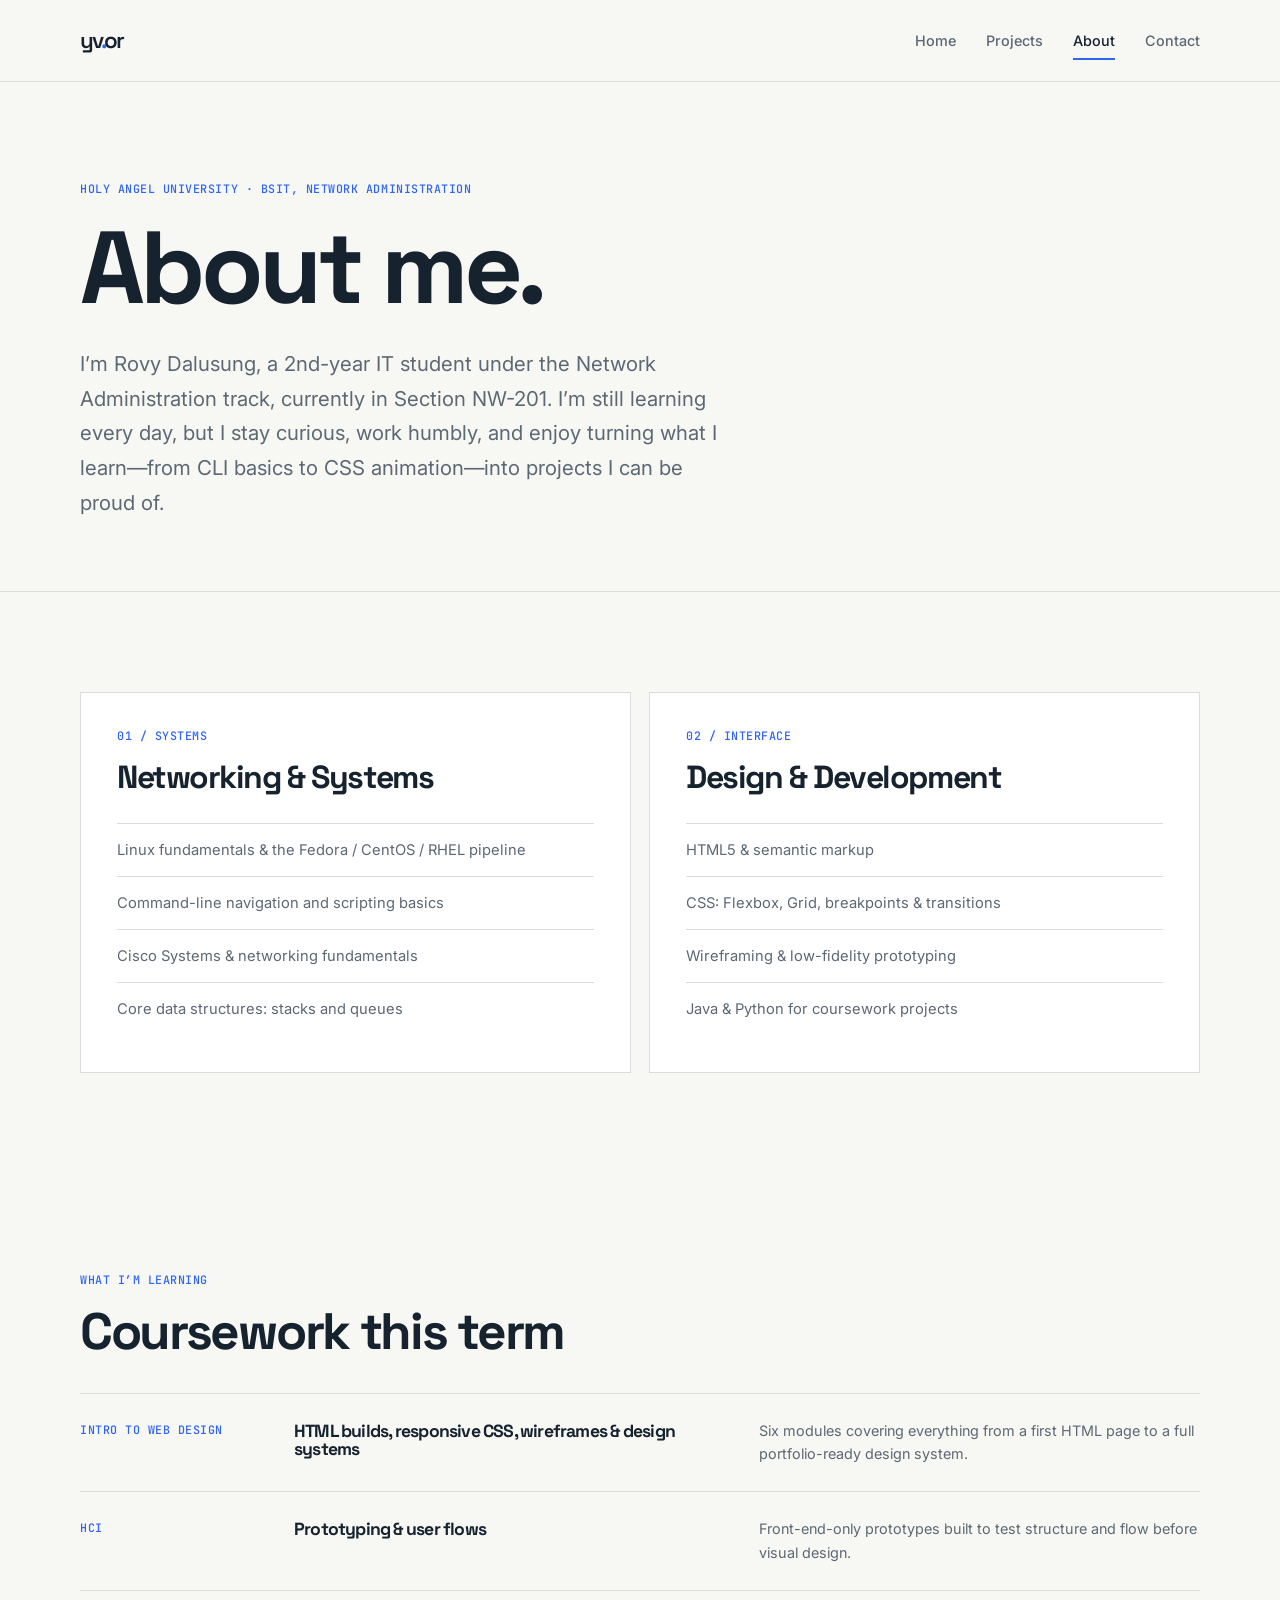
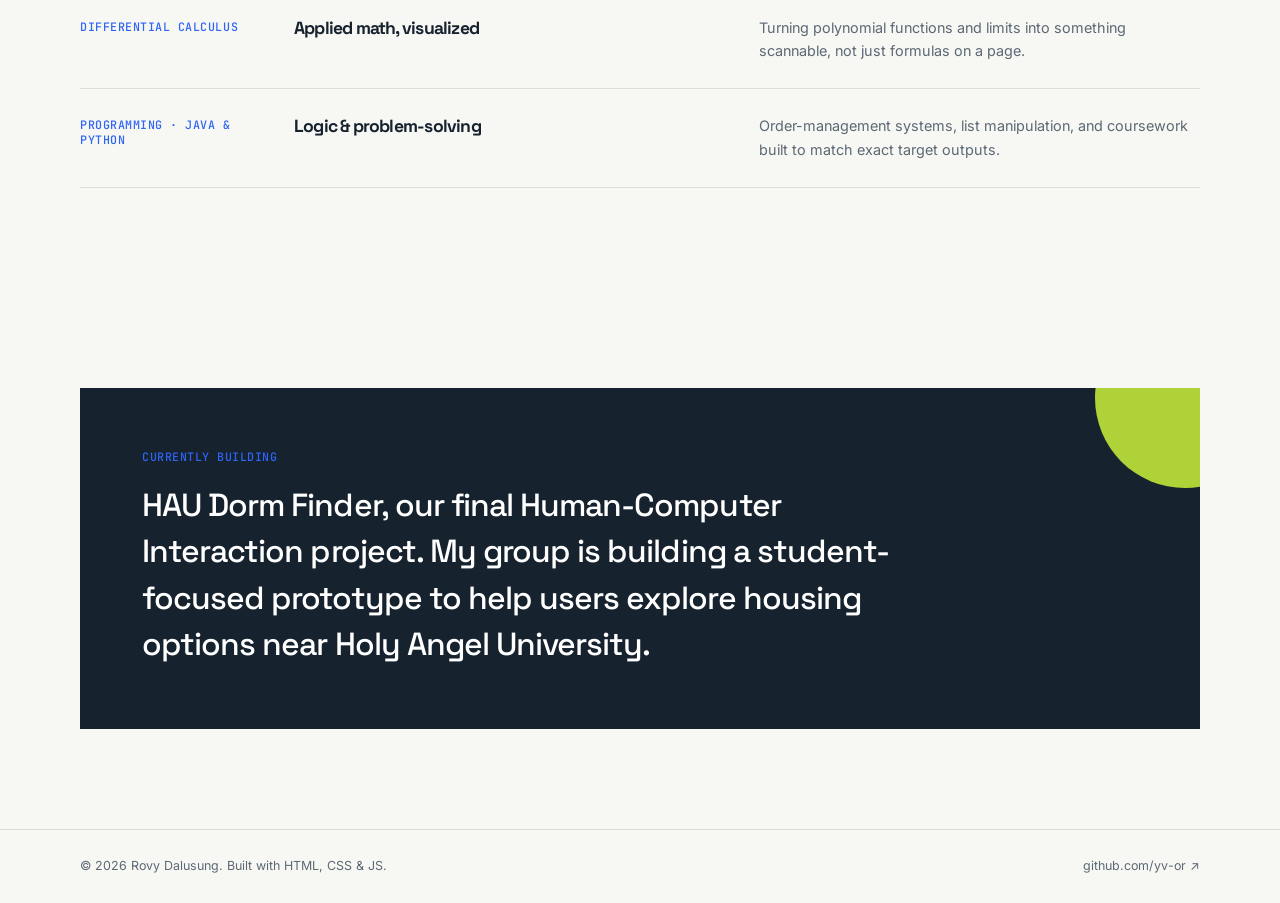
==== about.html @ 4a457395 "Add files via upload" ====
<!doctype html>
<html lang="en">
<head>
  <meta charset="UTF-8"><meta name="viewport" content="width=device-width, initial-scale=1.0">
  <meta name="description" content="About Yvor, a BSIT Network Administration student at Holy Angel University."><title>About — Yvor</title>
  <link rel="preconnect" href="https://fonts.googleapis.com"><link rel="preconnect" href="https://fonts.gstatic.com" crossorigin><link href="https://fonts.googleapis.com/css2?family=Inter:wght@400;500;600&family=JetBrains+Mono:wght@400;500&family=Space+Grotesk:wght@500;600;700&display=swap" rel="stylesheet"><link rel="stylesheet" href="css/style.css">
</head>
<body>
  <header class="nav"><div class="wrap nav-inner"><a href="index.html" class="wordmark" aria-label="Yvor home">yv<span>.</span>or</a><button class="nav-toggle" aria-label="Open menu" aria-expanded="false" aria-controls="primary-nav"><span></span><span></span></button><nav id="primary-nav"><a href="index.html">Home</a><a href="projects.html">Projects</a><a class="active" href="about.html">About</a><a href="contact.html">Contact</a></nav></div></header>
  <main>
    <section class="page-hero"><div class="wrap"><p class="eyebrow">Holy Angel University · BSIT, Network Administration</p><h1>About me.</h1><p class="lede">I’m Rovy Dalusung, a 2nd-year IT student under the Network Administration track, currently in Section NW-201. I’m still learning every day, but I stay curious, work humbly, and enjoy turning what I learn—from CLI basics to CSS animation—into projects I can be proud of.</p></div></section>
    <section><div class="wrap skill-columns"><article class="skill-block reveal"><p class="eyebrow">01 / Systems</p><h2>Networking &amp; Systems</h2><ul><li>Linux fundamentals &amp; the Fedora / CentOS / RHEL pipeline</li><li>Command-line navigation and scripting basics</li><li>Cisco Systems &amp; networking fundamentals</li><li>Core data structures: stacks and queues</li></ul></article><article class="skill-block reveal"><p class="eyebrow">02 / Interface</p><h2>Design &amp; Development</h2><ul><li>HTML5 &amp; semantic markup</li><li>CSS: Flexbox, Grid, breakpoints &amp; transitions</li><li>Wireframing &amp; low-fidelity prototyping</li><li>Java &amp; Python for coursework projects</li></ul></article></div></section>
    <section><div class="wrap"><div class="section-head reveal"><div><p class="eyebrow">What I’m learning</p><h2>Coursework this term</h2></div></div><div class="timeline reveal"><article class="timeline-item"><p class="eyebrow">Intro to Web Design</p><h3>HTML builds, responsive CSS, wireframes &amp; design systems</h3><p>Six modules covering everything from a first HTML page to a full portfolio-ready design system.</p></article><article class="timeline-item"><p class="eyebrow">HCI</p><h3>Prototyping &amp; user flows</h3><p>Front-end-only prototypes built to test structure and flow before visual design.</p></article><article class="timeline-item"><p class="eyebrow">Differential Calculus</p><h3>Applied math, visualized</h3><p>Turning polynomial functions and limits into something scannable, not just formulas on a page.</p></article><article class="timeline-item"><p class="eyebrow">Programming · Java &amp; Python</p><h3>Logic &amp; problem-solving</h3><p>Order-management systems, list manipulation, and coursework built to match exact target outputs.</p></article></div></div></section>
    <section><div class="wrap"><div class="now-card reveal"><p class="eyebrow">Currently building</p><p>HAU Dorm Finder, our final Human-Computer Interaction project. My group is building a student-focused prototype to help users explore housing options near Holy Angel University.</p></div></div></section>
  </main>
  <footer><div class="wrap"><span>© 2026 Rovy Dalusung. Built with HTML, CSS &amp; JS.</span><a href="https://github.com/yv-or" target="_blank" rel="noopener">github.com/yv-or ↗</a></div></footer><script src="js/script.js"></script>
</body>
</html>
---- css/style.css ----
/*
  Rovy Dalusung's portfolio stylesheet
  Read it from top to bottom: shared values → page sections → phone layout.
  Built by Rovy Dalusung with AI assistance; reviewed and personalized by yvor.
*/

/* Shared colors and fonts. Using variables means one edit updates the whole site. */
:root {
  --ink:#16222e;
  --muted:#5c6874;
  --paper:#f7f8f4;
  --white:#fff;
  --line:#d9ded8;
  --acid:#c9f13a;
  --blue:#2f64f5;
  --mono:"JetBrains Mono",monospace;
  --display:"Space Grotesk",sans-serif;
  --body:Inter,Arial,sans-serif
}
* {
  box-sizing:border-box
}
html {
  scroll-behavior:smooth
}
body {
  margin:0;
  background:var(--paper);
  color:var(--ink);
  font:400 16px/1.65 var(--body)
}
a {
  color:inherit;
  text-decoration:none
}
h1,h2,h3,p {
  margin-top:0
}
h1,h2,h3 {
  font-family:var(--display);
  line-height:1.05;
  letter-spacing:-.045em
}
h1 {
  font-size:clamp(3.5rem,8vw,7rem);
  margin-bottom:25px
}
h2 {
  font-size:clamp(2rem,4vw,3.35rem);
  margin-bottom:22px
}
h3 {
  font-size:1.35rem;
  margin-bottom:10px
}
.wrap {
  width:min(1120px,calc(100% - 48px));
  margin:auto
}
/* Header and navigation */
.nav {
  height:82px;
  border-bottom:1px solid var(--line);
  display:flex;
  align-items:center;
  background:rgba(247,248,244,.94);
  position:sticky;
  top:0;
  z-index:10;
  backdrop-filter:blur(12px)
}
.nav-inner {
  display:flex;
  align-items:center;
  justify-content:space-between
}
.wordmark {
  font:600 1.4rem var(--display);
  letter-spacing:-.1em
}
.wordmark span {
  color:var(--blue)
}
nav {
  display:flex;
  gap:30px
}
nav a {
  font-size:.9rem;
  font-weight:500;
  color:var(--muted);
  position:relative;
  padding:8px 0
}
nav a:hover,nav a.active {
  color:var(--ink)
}
nav a.active:after {
  content:"";
  height:2px;
  background:var(--blue);
  position:absolute;
  left:0;
  right:0;
  bottom:0
}
.nav-toggle {
  display:none;
  background:none;
  border:0;
  padding:8px;
  cursor:pointer
}
.nav-toggle span {
  display:block;
  width:24px;
  height:2px;
  margin:5px;
  background:var(--ink)
}
/* Home-page introduction */
.hero {
  padding:clamp(80px,12vw,154px) 0 105px;
  background:radial-gradient(circle at 81% 25%,#e6f9b5 0,transparent 19rem)
}
.hero-grid {
  display:grid;
  grid-template-columns:1.05fr .95fr;
  gap:70px;
  align-items:center
}
.eyebrow {
  font:500 .73rem/1.3 var(--mono);
  letter-spacing:.045em;
  text-transform:uppercase;
  color:var(--blue);
  margin-bottom:17px
}
.lede {
  font-size:clamp(1.05rem,1.8vw,1.28rem);
  line-height:1.7;
  color:var(--muted);
  max-width:650px
}
.hero-cta {
  display:flex;
  flex-wrap:wrap;
  gap:13px;
  margin-top:34px
}
.btn {
  display:inline-flex;
  gap:16px;
  align-items:center;
  padding:13px 19px;
  font-size:.9rem;
  font-weight:600;
  border:1px solid var(--ink);
  transition:.2s ease
}
.btn:hover {
  transform:translateY(-3px);
  box-shadow:4px 4px 0 var(--ink)
}
.btn-primary {
  background:var(--ink);
  color:var(--white)
}
.btn-primary span {
  color:var(--acid);
  font-size:1.2rem
}
.btn-ghost {
  background:transparent
}
/* Decorative terminal card in the hero */
.terminal {
  background:#17232d;
  border-radius:7px;
  box-shadow:10px 10px 0 #dfe5dc;
  overflow:hidden;
  font:400 .76rem/1.7 var(--mono);
  color:#eef4ef
}
.terminal-bar {
  height:38px;
  display:flex;
  align-items:center;
  gap:6px;
  padding:0 14px;
  background:#22313d
}
.terminal-bar i {
  height:9px;
  width:9px;
  border-radius:50%;
  background:#f36c60
}
.terminal-bar i:nth-child(2) {
  background:#f4c451
}
.terminal-bar i:nth-child(3) {
  background:#8edc77
}
.terminal-bar span {
  margin-left:8px;
  color:#94a3ac;
  font-size:.68rem
}
.terminal pre {
  padding:24px;
  margin:0;
  white-space:pre-wrap
}
.terminal b {
  color:var(--acid);
  font-weight:400
}
.terminal code span {
  color:#bcc8c5
}
.terminal em {
  display:inline-block;
  width:7px;
  height:15px;
  vertical-align:-3px;
  background:var(--acid);
  animation:blink 1s step-end infinite
}
@keyframes blink {
  50% {
    opacity:0
  }
}
/* Shared content sections and reusable project cards */
section {
  padding:100px 0
}
.featured {
  background:var(--white)
}
.section-head {
  display:flex;
  justify-content:space-between;
  align-items:end;
  margin-bottom:34px
}
.section-head h2 {
  margin-bottom:0
}
.text-link,.card-link {
  color:var(--blue);
  font-weight:600;
  font-size:.92rem
}
.text-link:hover,.card-link:hover {
  text-decoration:underline
}
.card-grid {
  display:grid;
  grid-template-columns:repeat(2,1fr);
  gap:18px
}
.project-card {
  border:1px solid var(--line);
  padding:28px;
  min-height:286px;
  display:flex;
  flex-direction:column;
  background:var(--white);
  transition:.22s ease
}
.project-card:hover {
  transform:translateY(-5px);
  border-color:var(--ink);
  box-shadow:7px 7px 0 var(--acid)
}
.project-icon {
  width:49px;
  height:49px;
  border:1px solid var(--ink);
  display:grid;
  place-items:center;
  font:2rem/1 var(--display);
  margin-bottom:27px
}
.heart {
  color:#e44d75
}
.project-tags {
  display:flex;
  gap:7px;
  flex-wrap:wrap;
  margin-bottom:13px
}
.project-tags span {
  font:500 .64rem var(--mono);
  text-transform:uppercase;
  letter-spacing:.02em;
  padding:5px 7px;
  color:#4c5a64;
  border:1px solid var(--line);
  background:#fbfcfa
}
.project-blurb {
  font-size:.93rem;
  color:var(--muted);
  margin-bottom:22px
}
.card-link {
  margin-top:auto
}
.about-teaser {
  border-top:1px solid var(--line)
}
.about-grid {
  display:grid;
  grid-template-columns:1.1fr .9fr;
  gap:100px;
  align-items:center
}
.about-grid>div>p:not(.eyebrow) {
  color:var(--muted);
  max-width:580px
}
.skill-tags {
  margin:0;
  padding:0;
  list-style:none;
  display:flex;
  flex-wrap:wrap;
  gap:10px
}
.skill-tags li {
  padding:10px 13px;
  border:1px solid var(--ink);
  font:500 .76rem var(--mono)
}
footer {
  border-top:1px solid var(--line);
  padding:26px 0;
  font-size:.78rem;
  color:var(--muted)
}
footer .wrap {
  display:flex;
  justify-content:space-between;
  gap:20px
}
footer a:hover {
  color:var(--blue)
}
/* Inner pages: About, Projects, and Contact */
.page-hero {
  padding:100px 0 70px;
  border-bottom:1px solid var(--line)
}
.page-hero .lede {
  margin-bottom:0
}
.skill-columns {
  display:grid;
  grid-template-columns:1fr 1fr;
  gap:18px
}
.skill-block {
  background:var(--white);
  border:1px solid var(--line);
  padding:36px
}
.skill-block h2 {
  font-size:2rem
}
.skill-block ul {
  padding:0;
  margin:28px 0 0;
  list-style:none
}
.skill-block li {
  border-top:1px solid var(--line);
  padding:14px 0;
  color:var(--muted);
  font-size:.92rem
}
.timeline {
  border-top:1px solid var(--line)
}
.timeline-item {
  display:grid;
  grid-template-columns:190px 1fr 1fr;
  gap:24px;
  padding:25px 0;
  border-bottom:1px solid var(--line)
}
.timeline-item .eyebrow {
  margin:4px 0
}
.timeline-item h3 {
  font-size:1.1rem;
  margin:3px 0
}
.timeline-item p:last-child {
  font-size:.9rem;
  color:var(--muted);
  margin:0
}
.now-card {
  background:var(--ink);
  color:var(--white);
  padding:clamp(30px,5vw,62px);
  position:relative;
  overflow:hidden
}
.now-card:after {
  content:"";
  width:180px;
  height:180px;
  background:var(--acid);
  opacity:.85;
  border-radius:50%;
  position:absolute;
  right:-75px;
  top:-80px
}
.now-card p:last-child {
  font:500 clamp(1.25rem,2.5vw,2rem)/1.45 var(--display);
  letter-spacing:-.03em;
  max-width:760px;
  margin:0
}
.now-card code {
  font-size:.7em;
  color:var(--acid)
}
/* Projects page */
.project-list {
  border-top:1px solid var(--line)
}
.project-feature {
  display:grid;
  grid-template-columns:130px 1fr;
  gap:28px;
  padding:48px 0;
  border-bottom:1px solid var(--line)
}
.project-number {
  font:500 .8rem var(--mono);
  color:var(--blue)
}
.project-feature h2 {
  font-size:clamp(1.8rem,3.6vw,2.85rem);
  margin:8px 0 16px
}
.project-feature h2 span {
  color:var(--muted);
  font-size:.72em
}
.project-feature>div>p {
  color:var(--muted);
  max-width:720px;
  margin-bottom:20px
}
details {
  max-width:760px;
  margin:0 0 18px;
  border-top:1px solid var(--line);
  border-bottom:1px solid var(--line)
}
summary {
  display:flex;
  justify-content:space-between;
  cursor:pointer;
  padding:12px 0;
  font:500 .78rem var(--mono);
  color:var(--ink);
  list-style:none
}
summary::-webkit-details-marker {
  display:none
}
details p {
  color:var(--muted);
  font-size:.91rem;
  margin:0 0 17px
}
.contact-hero {
  background:radial-gradient(circle at 74% 35%,#e6f9b5,transparent 21rem)
}
/* Contact page and form controls */
.contact-section {
  padding-top:60px
}
.contact-grid {
  display:grid;
  grid-template-columns:.85fr 1.15fr;
  gap:100px
}
.contact-links>a {
  display:flex;
  flex-direction:column;
  gap:3px;
  border-top:1px solid var(--line);
  padding:17px 0
}
.contact-links>a:last-of-type {
  border-bottom:1px solid var(--line)
}
.contact-links span {
  font:500 .67rem var(--mono);
  color:var(--muted);
  text-transform:uppercase
}
.contact-links b {
  font:500 1rem var(--display)
}
.contact-links a:hover b {
  color:var(--blue)
}
.contact-note,.form-note {
  font-size:.75rem;
  color:var(--muted);
  margin-top:22px
}
.contact-form {
  display:grid;
  gap:19px
}
.contact-form label {
  font:500 .76rem var(--mono);
  text-transform:uppercase;
  color:var(--muted)
}
input,textarea {
  width:100%;
  display:block;
  margin-top:8px;
  padding:12px;
  background:var(--white);
  border:1px solid var(--line);
  font:400 .95rem var(--body);
  color:var(--ink);
  outline:0
}
input:focus,textarea:focus {
  border-color:var(--blue);
  box-shadow:0 0 0 3px #dce5ff
}
.contact-form .btn {
  justify-self:start;
  cursor:pointer
}
/* Elements receive the .visible class from script.js when scrolled into view. */
.reveal {
  opacity:0;
  transform:translateY(18px);
  transition:opacity .55s ease,transform .55s ease
}
.reveal.visible {
  opacity:1;
  transform:none
}
/* Phone layout: stack columns and show the menu button. */
@media(max-width:760px) {
  .wrap {
    width:min(100% - 34px,1120px)
  }
  .nav {
    height:68px
  }
  .nav-toggle {
    display:block;
    z-index:2
  }
  nav {
    position:absolute;
    top:67px;
    left:0;
    right:0;
    background:var(--paper);
    border-bottom:1px solid var(--line);
    padding:14px 17px 20px;
    display:none;
    flex-direction:column;
    gap:4px
  }
  nav.open {
    display:flex
  }
  nav a {
    padding:10px 0
  }
  .hero {
    padding:75px 0
  }
  .hero-grid,.about-grid,.contact-grid {
    grid-template-columns:1fr;
    gap:42px
  }
  .terminal {
    max-width:550px
  }
  .card-grid {
    grid-template-columns:1fr
  }
  .section-head {
    align-items:start;
    gap:18px;
    flex-direction:column
  }
  .skill-columns {
    grid-template-columns:1fr
  }
  .timeline-item {
    grid-template-columns:1fr;
    gap:8px;
    padding:23px 0
  }
  .timeline-item .eyebrow {
    margin:0
  }
  .page-hero {
    padding:74px 0 54px
  }
  .project-feature {
    grid-template-columns:1fr;
    gap:10px;
    padding:37px 0
  }
  .contact-section {
    padding-top:38px
  }
  footer .wrap {
    flex-direction:column;
    gap:7px
  }
  .now-card:after {
    opacity:.5
  }
}
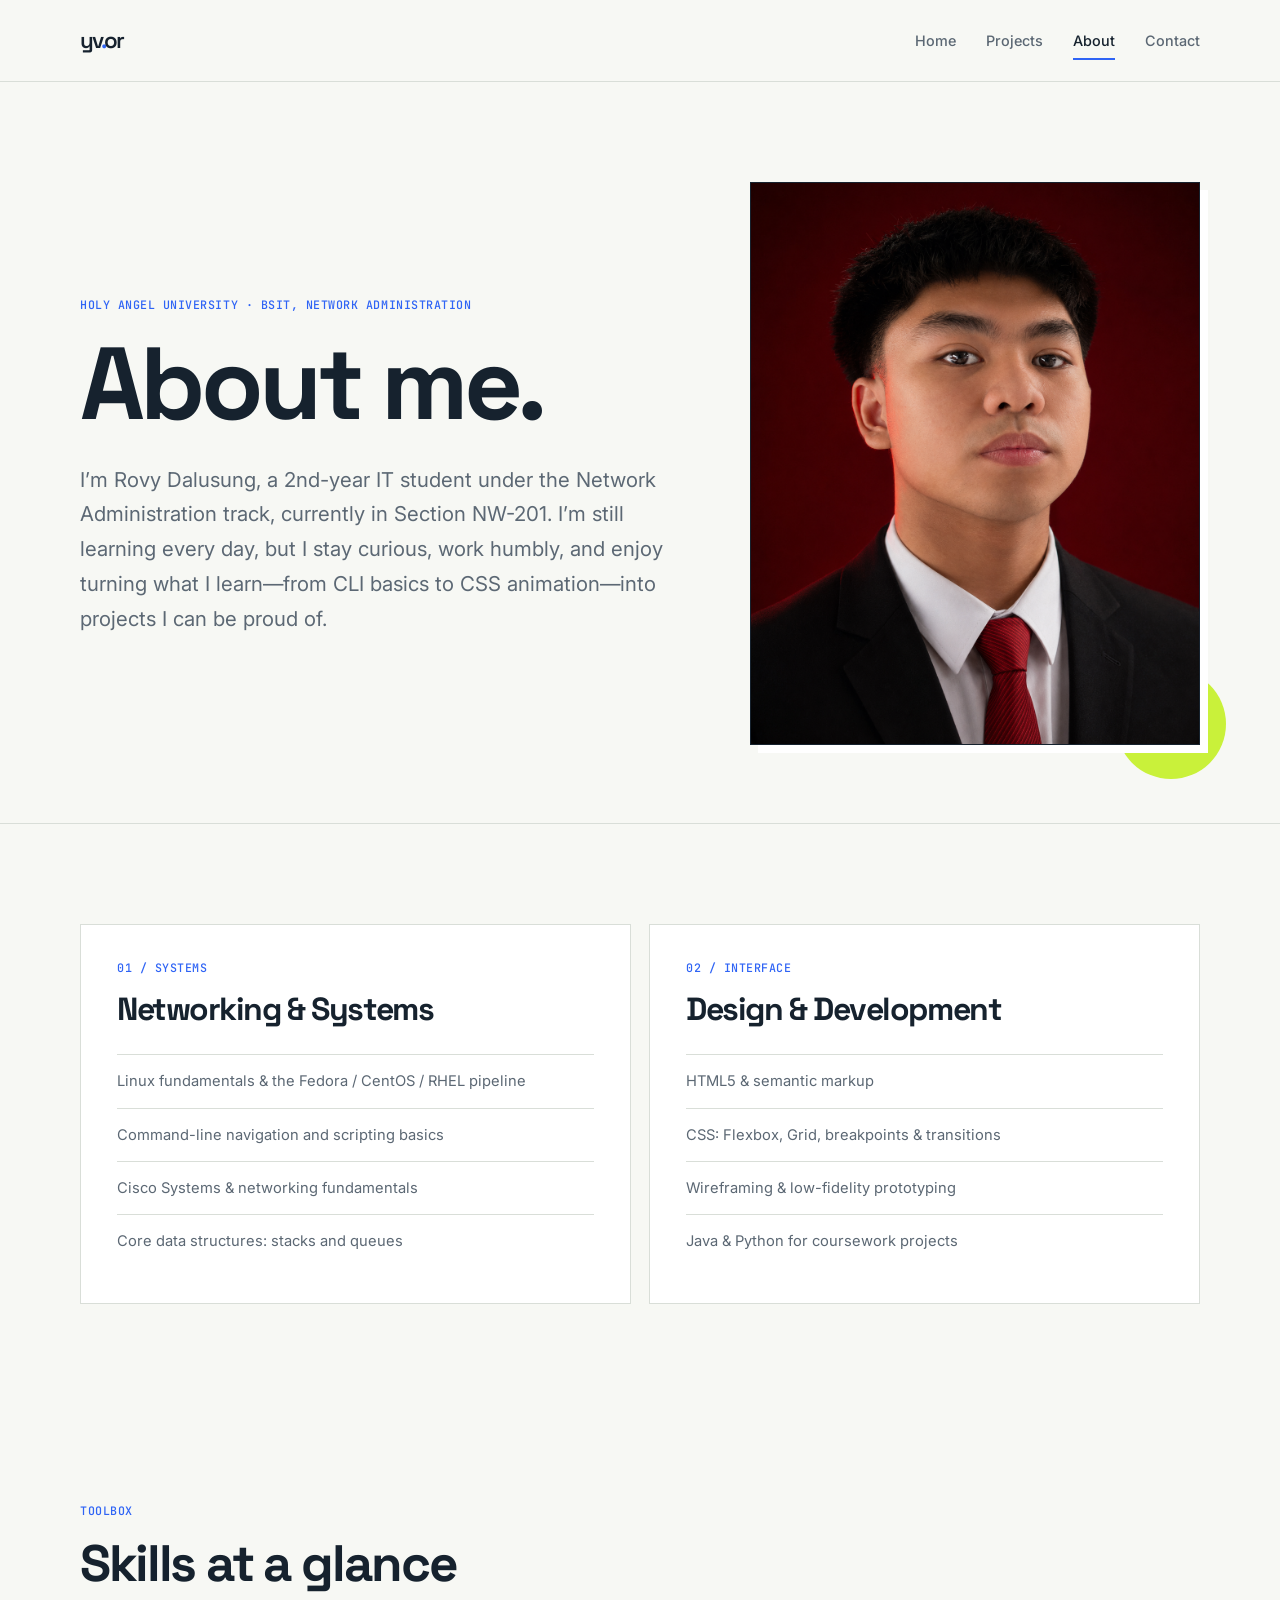
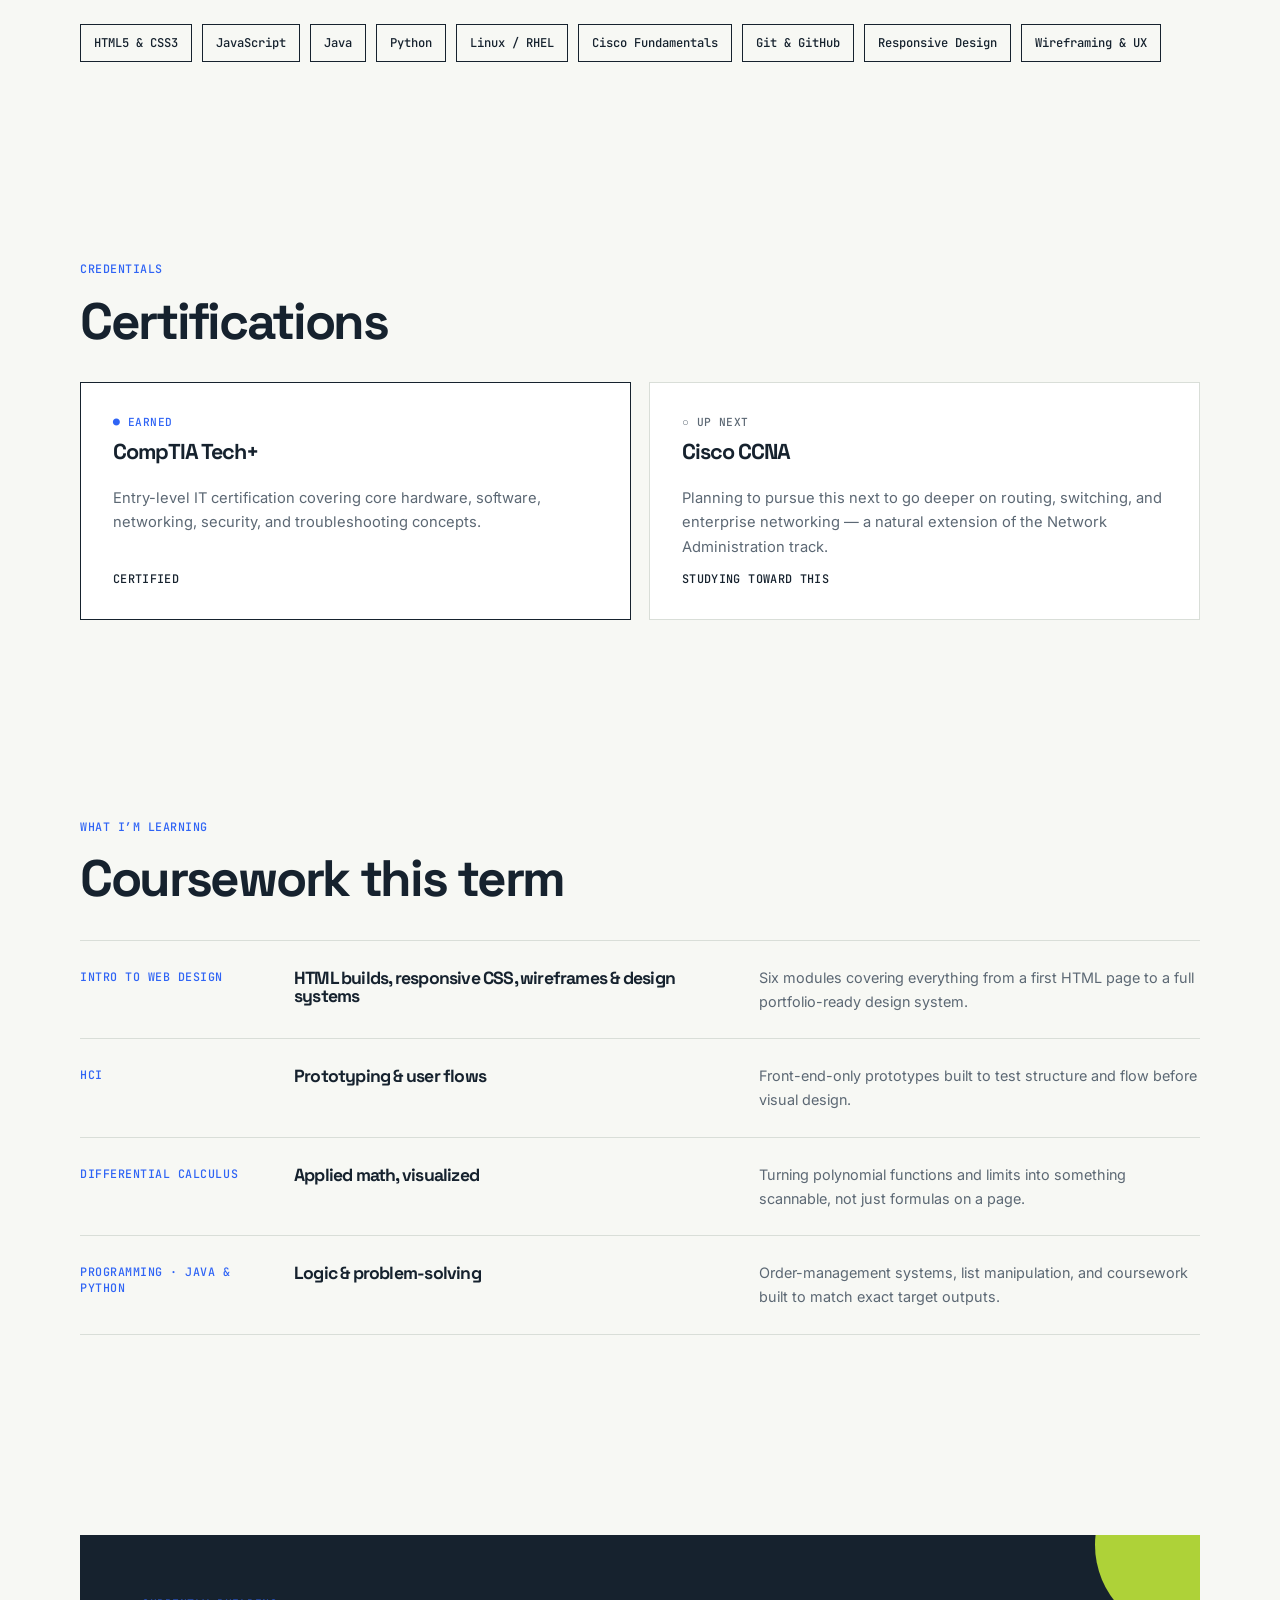
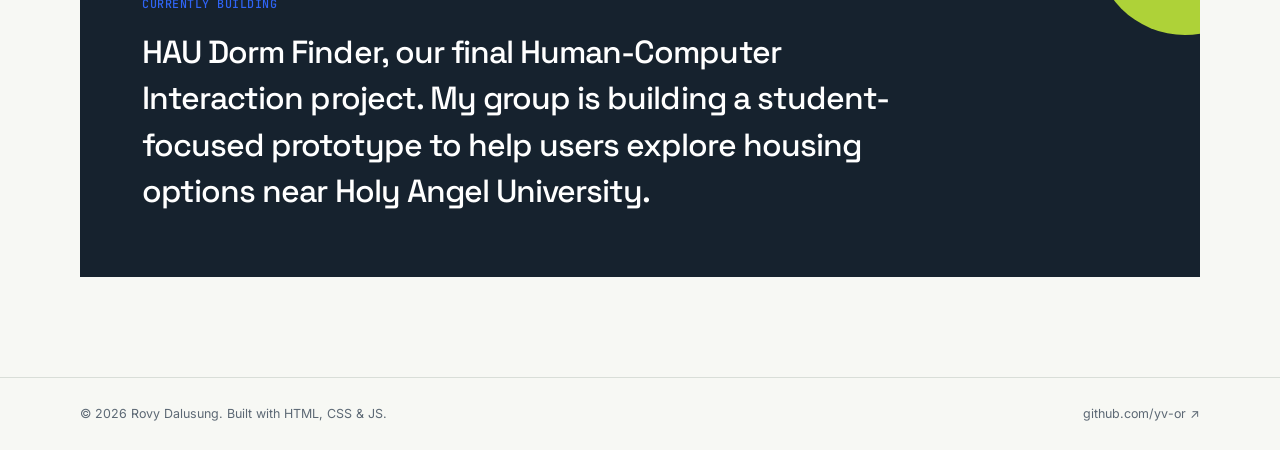
==== commit ae60d7ff: ":fire: Personal portfolio complete" ====
--- a/about.html
+++ b/about.html
@@ -8,11 +8,13 @@
 <body>
   <header class="nav"><div class="wrap nav-inner"><a href="index.html" class="wordmark" aria-label="Yvor home">yv<span>.</span>or</a><button class="nav-toggle" aria-label="Open menu" aria-expanded="false" aria-controls="primary-nav"><span></span><span></span></button><nav id="primary-nav"><a href="index.html">Home</a><a href="projects.html">Projects</a><a class="active" href="about.html">About</a><a href="contact.html">Contact</a></nav></div></header>
   <main>
-    <section class="page-hero"><div class="wrap"><p class="eyebrow">Holy Angel University · BSIT, Network Administration</p><h1>About me.</h1><p class="lede">I’m Rovy Dalusung, a 2nd-year IT student under the Network Administration track, currently in Section NW-201. I’m still learning every day, but I stay curious, work humbly, and enjoy turning what I learn—from CLI basics to CSS animation—into projects I can be proud of.</p></div></section>
+    <section class="page-hero"><div class="wrap about-hero-grid"><div><p class="eyebrow">Holy Angel University · BSIT, Network Administration</p><h1>About me.</h1><p class="lede">I’m Rovy Dalusung, a 2nd-year IT student under the Network Administration track, currently in Section NW-201. I’m still learning every day, but I stay curious, work humbly, and enjoy turning what I learn—from CLI basics to CSS animation—into projects I can be proud of.</p></div><div class="profile-photo-frame"><img class="profile-photo" src="images/profile.png" alt="Portrait of Rovy Dalusung" loading="lazy"></div></div></section>
     <section><div class="wrap skill-columns"><article class="skill-block reveal"><p class="eyebrow">01 / Systems</p><h2>Networking &amp; Systems</h2><ul><li>Linux fundamentals &amp; the Fedora / CentOS / RHEL pipeline</li><li>Command-line navigation and scripting basics</li><li>Cisco Systems &amp; networking fundamentals</li><li>Core data structures: stacks and queues</li></ul></article><article class="skill-block reveal"><p class="eyebrow">02 / Interface</p><h2>Design &amp; Development</h2><ul><li>HTML5 &amp; semantic markup</li><li>CSS: Flexbox, Grid, breakpoints &amp; transitions</li><li>Wireframing &amp; low-fidelity prototyping</li><li>Java &amp; Python for coursework projects</li></ul></article></div></section>
+    <section><div class="wrap"><div class="section-head reveal"><div><p class="eyebrow">Toolbox</p><h2>Skills at a glance</h2></div></div><ul class="skill-tags reveal"><li>HTML5 &amp; CSS3</li><li>JavaScript</li><li>Java</li><li>Python</li><li>Linux / RHEL</li><li>Cisco Fundamentals</li><li>Git &amp; GitHub</li><li>Responsive Design</li><li>Wireframing &amp; UX</li></ul></div></section>
+    <section><div class="wrap"><div class="section-head reveal"><div><p class="eyebrow">Credentials</p><h2>Certifications</h2></div></div><div class="cert-grid"><article class="cert-card earned reveal"><p class="cert-badge">● Earned</p><h3>CompTIA Tech+</h3><p>Entry-level IT certification covering core hardware, software, networking, security, and troubleshooting concepts.</p><p class="cert-status">Certified</p></article><article class="cert-card reveal"><p class="cert-badge">○ Up next</p><h3>Cisco CCNA</h3><p>Planning to pursue this next to go deeper on routing, switching, and enterprise networking — a natural extension of the Network Administration track.</p><p class="cert-status">Studying toward this</p></article></div></div></section>
     <section><div class="wrap"><div class="section-head reveal"><div><p class="eyebrow">What I’m learning</p><h2>Coursework this term</h2></div></div><div class="timeline reveal"><article class="timeline-item"><p class="eyebrow">Intro to Web Design</p><h3>HTML builds, responsive CSS, wireframes &amp; design systems</h3><p>Six modules covering everything from a first HTML page to a full portfolio-ready design system.</p></article><article class="timeline-item"><p class="eyebrow">HCI</p><h3>Prototyping &amp; user flows</h3><p>Front-end-only prototypes built to test structure and flow before visual design.</p></article><article class="timeline-item"><p class="eyebrow">Differential Calculus</p><h3>Applied math, visualized</h3><p>Turning polynomial functions and limits into something scannable, not just formulas on a page.</p></article><article class="timeline-item"><p class="eyebrow">Programming · Java &amp; Python</p><h3>Logic &amp; problem-solving</h3><p>Order-management systems, list manipulation, and coursework built to match exact target outputs.</p></article></div></div></section>
     <section><div class="wrap"><div class="now-card reveal"><p class="eyebrow">Currently building</p><p>HAU Dorm Finder, our final Human-Computer Interaction project. My group is building a student-focused prototype to help users explore housing options near Holy Angel University.</p></div></div></section>
   </main>
   <footer><div class="wrap"><span>© 2026 Rovy Dalusung. Built with HTML, CSS &amp; JS.</span><a href="https://github.com/yv-or" target="_blank" rel="noopener">github.com/yv-or ↗</a></div></footer><script src="js/script.js"></script>
 </body>
-</html>
+</html>
--- a/css/style.css
+++ b/css/style.css
@@ -404,6 +404,94 @@
   color:var(--muted);
   margin:0
 }
+/* About page: profile photo */
+.about-hero-grid {
+  display:grid;
+  grid-template-columns:1.15fr .85fr;
+  gap:60px;
+  align-items:center
+}
+.profile-photo-frame {
+  position:relative
+}
+.profile-photo-frame:after {
+  content:"";
+  width:110px;
+  height:110px;
+  background:var(--acid);
+  border-radius:50%;
+  position:absolute;
+  right:-26px;
+  bottom:-26px;
+  z-index:-1
+}
+.profile-photo {
+  width:100%;
+  aspect-ratio:4/5;
+  object-fit:cover;
+  border:1px solid var(--ink);
+  background:var(--white);
+  box-shadow:8px 8px 0 var(--white)
+}
+/* About page: certifications */
+.cert-grid {
+  display:grid;
+  grid-template-columns:1fr 1fr;
+  gap:18px
+}
+.cert-card {
+  border:1px solid var(--line);
+  background:var(--white);
+  padding:32px;
+  display:flex;
+  flex-direction:column;
+  gap:12px
+}
+.cert-card.earned {
+  border-color:var(--ink)
+}
+.cert-badge {
+  font:500 .7rem var(--mono);
+  text-transform:uppercase;
+  letter-spacing:.04em;
+  color:var(--muted);
+  margin:0
+}
+.cert-card.earned .cert-badge {
+  color:var(--blue)
+}
+.cert-card p:not(.cert-badge):not(.cert-status) {
+  color:var(--muted);
+  font-size:.92rem;
+  margin:0
+}
+.cert-status {
+  margin:auto 0 0;
+  font:500 .74rem var(--mono);
+  text-transform:uppercase;
+  letter-spacing:.03em;
+  color:var(--ink)
+}
+/* Project thumbnails: home cards and project detail rows */
+.card-thumb {
+  width:100%;
+  aspect-ratio:16/10;
+  object-fit:cover;
+  display:block;
+  border:1px solid var(--ink);
+  background:var(--paper);
+  margin-bottom:22px
+}
+.project-thumb {
+  width:100%;
+  max-width:760px;
+  aspect-ratio:16/9;
+  object-fit:cover;
+  display:block;
+  border:1px solid var(--ink);
+  background:var(--paper);
+  margin-bottom:20px
+}
 .now-card {
   background:var(--ink);
   color:var(--white);
@@ -592,9 +680,15 @@
   .hero {
     padding:75px 0
   }
-  .hero-grid,.about-grid,.contact-grid {
+  .hero-grid,.about-grid,.contact-grid,.about-hero-grid {
     grid-template-columns:1fr;
     gap:42px
+  }
+  .profile-photo-frame {
+    max-width:280px
+  }
+  .cert-grid {
+    grid-template-columns:1fr
   }
   .terminal {
     max-width:550px
@@ -636,4 +730,4 @@
   .now-card:after {
     opacity:.5
   }
-}
+}
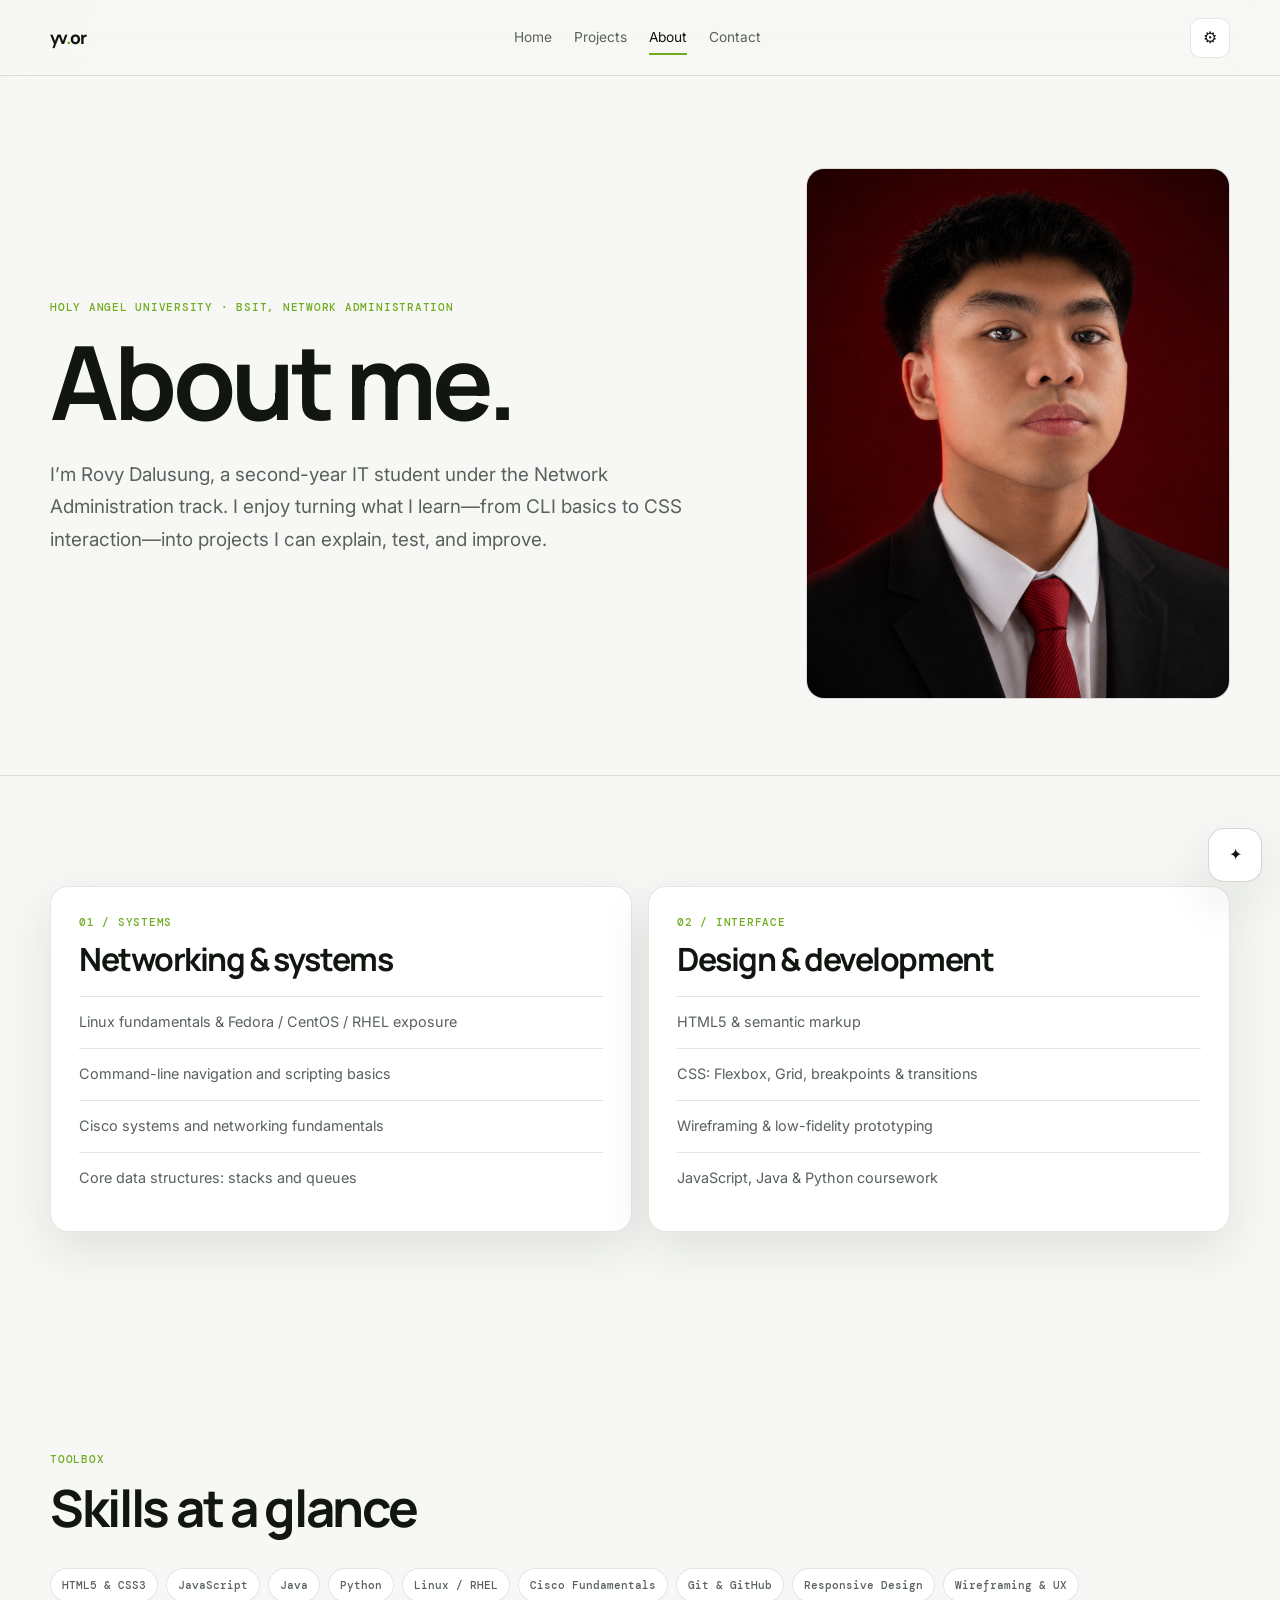
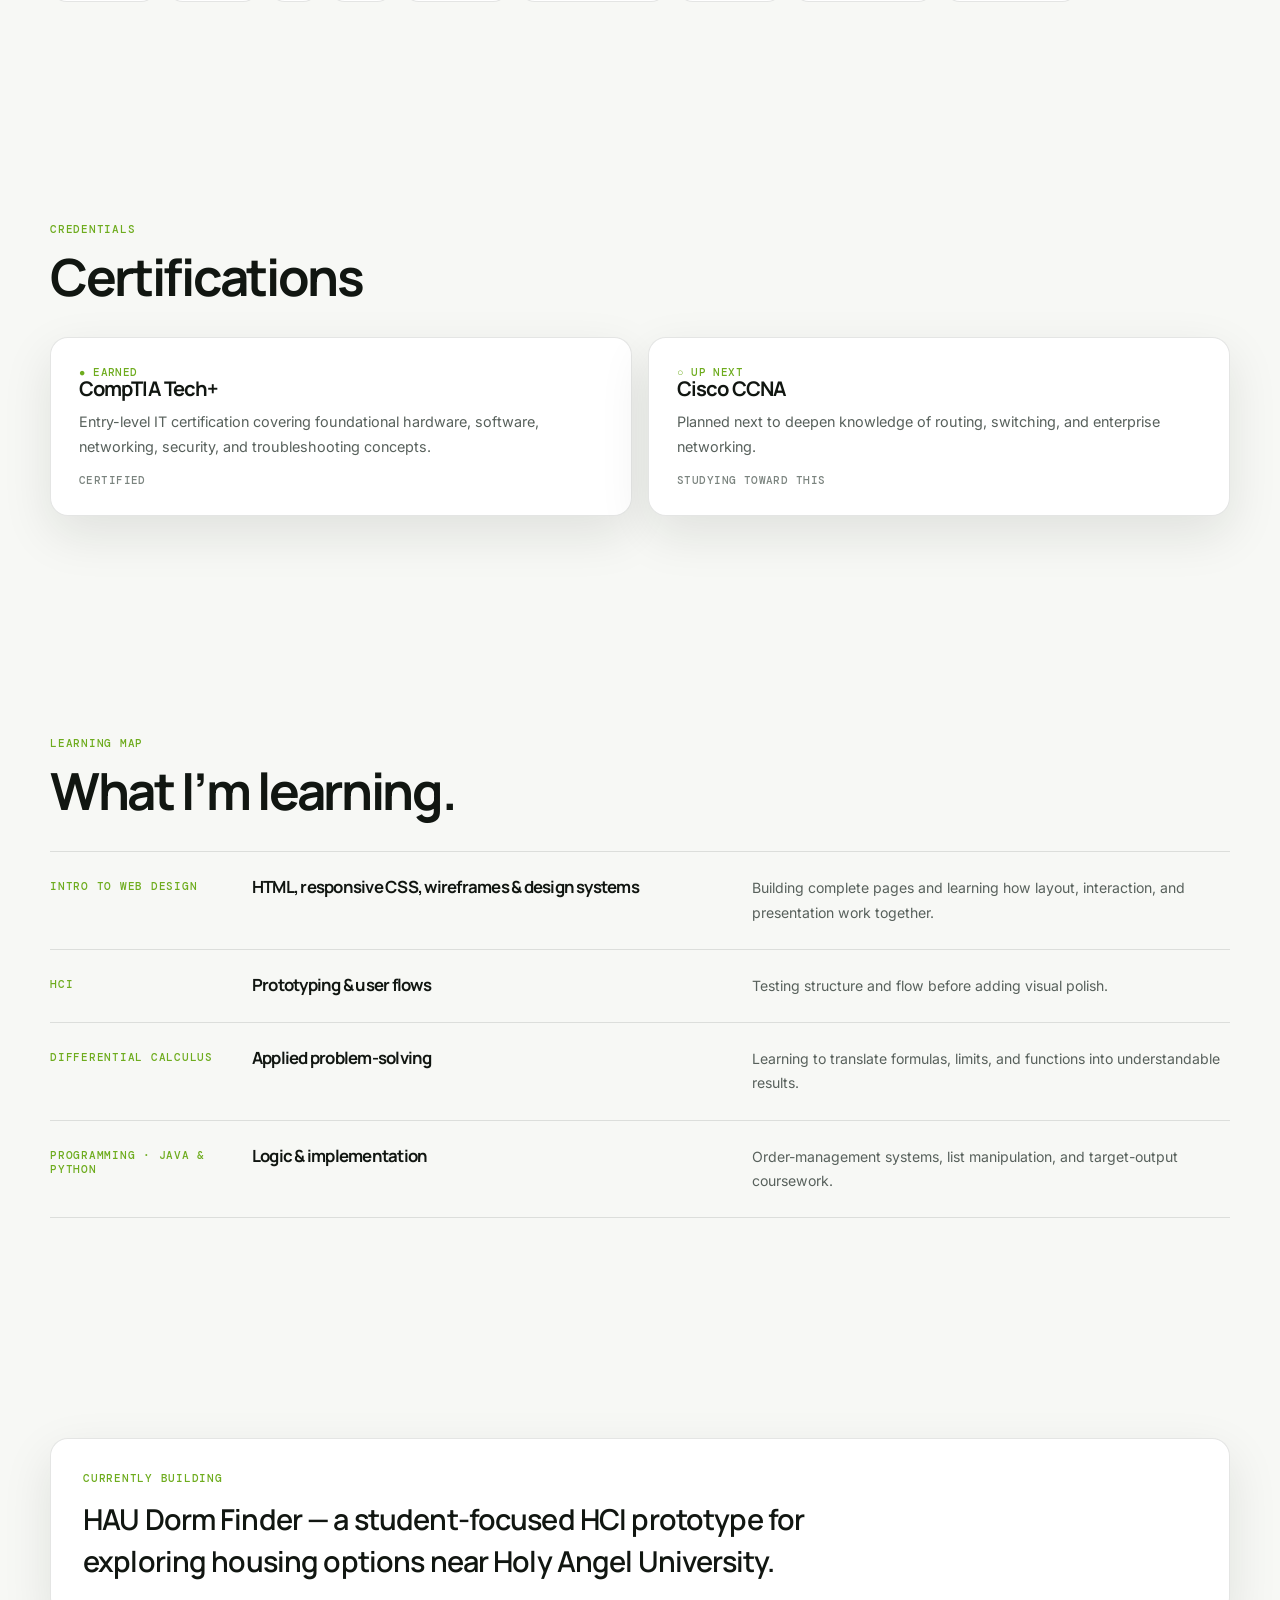
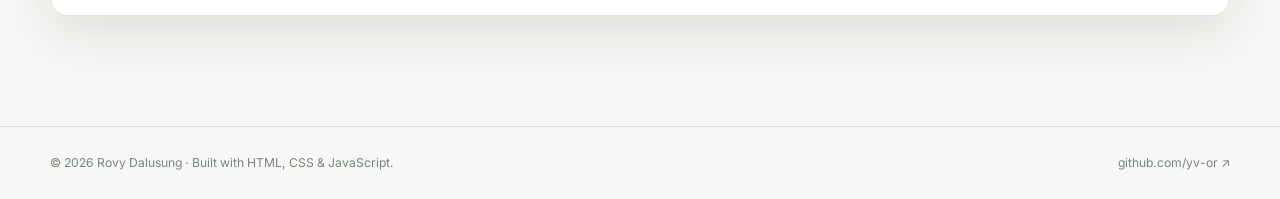
==== commit a1331f2f: ":beer: RE-Design portfolio complete" ====
--- a/about.html
+++ b/about.html
@@ -1,20 +1,11 @@
-<!doctype html>
-<html lang="en">
-<head>
-  <meta charset="UTF-8"><meta name="viewport" content="width=device-width, initial-scale=1.0">
-  <meta name="description" content="About Yvor, a BSIT Network Administration student at Holy Angel University."><title>About — Yvor</title>
-  <link rel="preconnect" href="https://fonts.googleapis.com"><link rel="preconnect" href="https://fonts.gstatic.com" crossorigin><link href="https://fonts.googleapis.com/css2?family=Inter:wght@400;500;600&family=JetBrains+Mono:wght@400;500&family=Space+Grotesk:wght@500;600;700&display=swap" rel="stylesheet"><link rel="stylesheet" href="css/style.css">
-</head>
-<body>
-  <header class="nav"><div class="wrap nav-inner"><a href="index.html" class="wordmark" aria-label="Yvor home">yv<span>.</span>or</a><button class="nav-toggle" aria-label="Open menu" aria-expanded="false" aria-controls="primary-nav"><span></span><span></span></button><nav id="primary-nav"><a href="index.html">Home</a><a href="projects.html">Projects</a><a class="active" href="about.html">About</a><a href="contact.html">Contact</a></nav></div></header>
-  <main>
-    <section class="page-hero"><div class="wrap about-hero-grid"><div><p class="eyebrow">Holy Angel University · BSIT, Network Administration</p><h1>About me.</h1><p class="lede">I’m Rovy Dalusung, a 2nd-year IT student under the Network Administration track, currently in Section NW-201. I’m still learning every day, but I stay curious, work humbly, and enjoy turning what I learn—from CLI basics to CSS animation—into projects I can be proud of.</p></div><div class="profile-photo-frame"><img class="profile-photo" src="images/profile.png" alt="Portrait of Rovy Dalusung" loading="lazy"></div></div></section>
-    <section><div class="wrap skill-columns"><article class="skill-block reveal"><p class="eyebrow">01 / Systems</p><h2>Networking &amp; Systems</h2><ul><li>Linux fundamentals &amp; the Fedora / CentOS / RHEL pipeline</li><li>Command-line navigation and scripting basics</li><li>Cisco Systems &amp; networking fundamentals</li><li>Core data structures: stacks and queues</li></ul></article><article class="skill-block reveal"><p class="eyebrow">02 / Interface</p><h2>Design &amp; Development</h2><ul><li>HTML5 &amp; semantic markup</li><li>CSS: Flexbox, Grid, breakpoints &amp; transitions</li><li>Wireframing &amp; low-fidelity prototyping</li><li>Java &amp; Python for coursework projects</li></ul></article></div></section>
-    <section><div class="wrap"><div class="section-head reveal"><div><p class="eyebrow">Toolbox</p><h2>Skills at a glance</h2></div></div><ul class="skill-tags reveal"><li>HTML5 &amp; CSS3</li><li>JavaScript</li><li>Java</li><li>Python</li><li>Linux / RHEL</li><li>Cisco Fundamentals</li><li>Git &amp; GitHub</li><li>Responsive Design</li><li>Wireframing &amp; UX</li></ul></div></section>
-    <section><div class="wrap"><div class="section-head reveal"><div><p class="eyebrow">Credentials</p><h2>Certifications</h2></div></div><div class="cert-grid"><article class="cert-card earned reveal"><p class="cert-badge">● Earned</p><h3>CompTIA Tech+</h3><p>Entry-level IT certification covering core hardware, software, networking, security, and troubleshooting concepts.</p><p class="cert-status">Certified</p></article><article class="cert-card reveal"><p class="cert-badge">○ Up next</p><h3>Cisco CCNA</h3><p>Planning to pursue this next to go deeper on routing, switching, and enterprise networking — a natural extension of the Network Administration track.</p><p class="cert-status">Studying toward this</p></article></div></div></section>
-    <section><div class="wrap"><div class="section-head reveal"><div><p class="eyebrow">What I’m learning</p><h2>Coursework this term</h2></div></div><div class="timeline reveal"><article class="timeline-item"><p class="eyebrow">Intro to Web Design</p><h3>HTML builds, responsive CSS, wireframes &amp; design systems</h3><p>Six modules covering everything from a first HTML page to a full portfolio-ready design system.</p></article><article class="timeline-item"><p class="eyebrow">HCI</p><h3>Prototyping &amp; user flows</h3><p>Front-end-only prototypes built to test structure and flow before visual design.</p></article><article class="timeline-item"><p class="eyebrow">Differential Calculus</p><h3>Applied math, visualized</h3><p>Turning polynomial functions and limits into something scannable, not just formulas on a page.</p></article><article class="timeline-item"><p class="eyebrow">Programming · Java &amp; Python</p><h3>Logic &amp; problem-solving</h3><p>Order-management systems, list manipulation, and coursework built to match exact target outputs.</p></article></div></div></section>
-    <section><div class="wrap"><div class="now-card reveal"><p class="eyebrow">Currently building</p><p>HAU Dorm Finder, our final Human-Computer Interaction project. My group is building a student-focused prototype to help users explore housing options near Holy Angel University.</p></div></div></section>
-  </main>
-  <footer><div class="wrap"><span>© 2026 Rovy Dalusung. Built with HTML, CSS &amp; JS.</span><a href="https://github.com/yv-or" target="_blank" rel="noopener">github.com/yv-or ↗</a></div></footer><script src="js/script.js"></script>
-</body>
-</html>+<!doctype html><html lang="en"><head><meta charset="UTF-8"><meta name="viewport" content="width=device-width, initial-scale=1.0"><meta name="description" content="About Rovy Dalusung."><title>About — Rovy Dalusung</title><script>(function(){const t=localStorage.getItem('portfolio-theme')||'system';const l=window.matchMedia('(prefers-color-scheme: light)').matches;document.documentElement.dataset.theme=t==='system'?(l?'light':'dark'):t;})();</script><link rel="stylesheet" href="css/style.css"><script src="js/script.js" defer></script></head>
+<body><div class="cursor-glow" aria-hidden="true"></div><header class="nav"><div class="wrap nav-inner"><a class="wordmark" href="index.html">yv<span>.</span>or</a><nav id="primary-nav"><a href="index.html">Home</a><a href="projects.html">Projects</a><a class="active" href="about.html">About</a><a href="contact.html">Contact</a></nav><div class="nav-tools"><button class="icon-btn" data-open-settings aria-label="Open settings">⚙</button><button class="nav-toggle" aria-label="Open menu" aria-expanded="false" aria-controls="primary-nav">☰</button></div></div></header>
+<main><section class="page-hero"><div class="wrap about-hero-grid"><div class="reveal"><p class="eyebrow">Holy Angel University · BSIT, Network Administration</p><h1>About me.</h1><p class="lede">I’m Rovy Dalusung, a second-year IT student under the Network Administration track. I enjoy turning what I learn—from CLI basics to CSS interaction—into projects I can explain, test, and improve.</p></div><div class="reveal"><img class="profile-photo" src="images/profile.png" alt="Portrait of Rovy Dalusung" loading="lazy"></div></div></section>
+<section><div class="wrap skill-columns"><article class="surface skill-block reveal"><p class="eyebrow">01 / Systems</p><h2>Networking &amp; systems</h2><ul><li>Linux fundamentals &amp; Fedora / CentOS / RHEL exposure</li><li>Command-line navigation and scripting basics</li><li>Cisco systems and networking fundamentals</li><li>Core data structures: stacks and queues</li></ul></article><article class="surface skill-block reveal"><p class="eyebrow">02 / Interface</p><h2>Design &amp; development</h2><ul><li>HTML5 &amp; semantic markup</li><li>CSS: Flexbox, Grid, breakpoints &amp; transitions</li><li>Wireframing &amp; low-fidelity prototyping</li><li>JavaScript, Java &amp; Python coursework</li></ul></article></div></section>
+<section><div class="wrap"><div class="section-head reveal"><div><p class="eyebrow">Toolbox</p><h2>Skills at a glance</h2></div></div><ul class="skill-tags reveal"><li>HTML5 &amp; CSS3</li><li>JavaScript</li><li>Java</li><li>Python</li><li>Linux / RHEL</li><li>Cisco Fundamentals</li><li>Git &amp; GitHub</li><li>Responsive Design</li><li>Wireframing &amp; UX</li></ul></div></section>
+<section><div class="wrap"><div class="section-head reveal"><div><p class="eyebrow">Credentials</p><h2>Certifications</h2></div></div><div class="cert-grid"><article class="surface cert-card reveal"><p class="cert-badge">● Earned</p><h3>CompTIA Tech+</h3><p>Entry-level IT certification covering foundational hardware, software, networking, security, and troubleshooting concepts.</p><p class="cert-status">Certified</p></article><article class="surface cert-card reveal"><p class="cert-badge">○ Up next</p><h3>Cisco CCNA</h3><p>Planned next to deepen knowledge of routing, switching, and enterprise networking.</p><p class="cert-status">Studying toward this</p></article></div></div></section>
+<section><div class="wrap"><div class="section-head reveal"><div><p class="eyebrow">Learning map</p><h2>What I’m learning.</h2></div></div><div class="timeline reveal"><article class="timeline-item"><p class="eyebrow">Intro to Web Design</p><h3>HTML, responsive CSS, wireframes &amp; design systems</h3><p>Building complete pages and learning how layout, interaction, and presentation work together.</p></article><article class="timeline-item"><p class="eyebrow">HCI</p><h3>Prototyping &amp; user flows</h3><p>Testing structure and flow before adding visual polish.</p></article><article class="timeline-item"><p class="eyebrow">Differential Calculus</p><h3>Applied problem-solving</h3><p>Learning to translate formulas, limits, and functions into understandable results.</p></article><article class="timeline-item"><p class="eyebrow">Programming · Java &amp; Python</p><h3>Logic &amp; implementation</h3><p>Order-management systems, list manipulation, and target-output coursework.</p></article></div></div></section>
+<section><div class="wrap"><div class="surface now-card reveal"><p class="eyebrow">Currently building</p><p>HAU Dorm Finder — a student-focused HCI prototype for exploring housing options near Holy Angel University.</p></div></div></section></main>
+<footer><div class="wrap"><span>© 2026 Rovy Dalusung · Built with HTML, CSS &amp; JavaScript.</span><a href="https://github.com/yv-or" target="_blank" rel="noopener">github.com/yv-or ↗</a></div></footer>
+<button class="assistant-toggle" aria-label="Open portfolio assistant">✦</button><aside id="assistant-panel" class="assistant-panel"><div class="assistant-head"><div><strong>Portfolio AI</strong><span>Local portfolio assistant</span></div><button class="icon-btn" data-close-assistant aria-label="Close assistant">×</button></div><div id="assistant-messages" class="assistant-messages"><div class="chat-msg bot">Ask me about Rovy's background, skills, or certifications.</div></div><div class="assistant-prompts"><button class="assistant-prompt" data-prompt="What skills does Rovy have?">Skills</button><button class="assistant-prompt" data-prompt="What certifications does Rovy have?">Certifications</button></div><form id="assistant-form" class="assistant-form"><input id="assistant-input" placeholder="Ask a question…" aria-label="Ask the assistant" autocomplete="off"><button class="btn btn-primary" type="submit">↑</button></form></aside>
+<div id="settings-modal" class="modal" aria-hidden="true"><div class="modal-card"><div class="modal-top"><div><p class="eyebrow">Site settings</p><h2>Personalize it.</h2></div><button class="icon-btn" data-close-settings aria-label="Close settings">×</button></div><div class="settings-group"><div class="settings-option"><div class="settings-copy"><strong>Theme</strong><span>System, dark, or light.</span></div><select class="settings-select" data-theme-choice aria-label="Theme"><option value="system">System</option><option value="dark">Dark</option><option value="light">Light</option></select></div><div class="settings-option"><div class="settings-copy"><strong>Reduced motion</strong><span>Use less animation.</span></div><input id="reduced-motion" class="switch" type="checkbox"></div><div class="settings-option"><div class="settings-copy"><strong>Portfolio assistant</strong><span>Show or hide the assistant.</span></div><input id="assistant-enabled" class="switch" type="checkbox"></div></div></div></div></body></html>
--- a/css/style.css
+++ b/css/style.css
@@ -1,733 +1,303 @@
-/*
-  Rovy Dalusung's portfolio stylesheet
-  Read it from top to bottom: shared values → page sections → phone layout.
-  Built by Rovy Dalusung with AI assistance; reviewed and personalized by yvor.
-*/
-
-/* Shared colors and fonts. Using variables means one edit updates the whole site. */
+@import url('https://fonts.googleapis.com/css2?family=DM+Mono:wght@400;500&family=Inter:wght@400;500;600;700&family=Manrope:wght@500;600;700;800&display=swap');
+
 :root {
-  --ink:#16222e;
-  --muted:#5c6874;
-  --paper:#f7f8f4;
-  --white:#fff;
-  --line:#d9ded8;
-  --acid:#c9f13a;
-  --blue:#2f64f5;
-  --mono:"JetBrains Mono",monospace;
-  --display:"Space Grotesk",sans-serif;
-  --body:Inter,Arial,sans-serif
-}
-* {
-  box-sizing:border-box
-}
-html {
-  scroll-behavior:smooth
-}
+  --bg: #07090b;
+  --bg-soft: #0d1014;
+  --surface: #10141a;
+  --surface-2: #151a21;
+  --text: #f4f7f4;
+  --muted: #9ba3ad;
+  --subtle: #66707b;
+  --line: rgba(255,255,255,.10);
+  --line-strong: rgba(255,255,255,.18);
+  --accent: #b9ff5a;
+  --accent-strong: #d2ff88;
+  --accent-ink: #071006;
+  --danger: #ff6b7d;
+  --shadow: 0 20px 60px rgba(0,0,0,.24);
+  --max: 1180px;
+  --display: "Manrope", Inter, Arial, sans-serif;
+  --body: Inter, Arial, sans-serif;
+  --mono: "DM Mono", monospace;
+}
+
+html[data-theme="light"] {
+  --bg: #f7f8f5;
+  --bg-soft: #eef1eb;
+  --surface: #ffffff;
+  --surface-2: #f3f5f0;
+  --text: #111611;
+  --muted: #58615c;
+  --subtle: #7b847f;
+  --line: rgba(17,22,17,.11);
+  --line-strong: rgba(17,22,17,.18);
+  --accent: #6eac1e;
+  --accent-strong: #85c52b;
+  --accent-ink: #f8fff1;
+  --shadow: 0 18px 50px rgba(24,34,20,.10);
+}
+
+* { box-sizing: border-box; }
+html { scroll-behavior: smooth; }
 body {
-  margin:0;
-  background:var(--paper);
-  color:var(--ink);
-  font:400 16px/1.65 var(--body)
-}
-a {
-  color:inherit;
-  text-decoration:none
-}
-h1,h2,h3,p {
-  margin-top:0
-}
-h1,h2,h3 {
-  font-family:var(--display);
-  line-height:1.05;
-  letter-spacing:-.045em
-}
-h1 {
-  font-size:clamp(3.5rem,8vw,7rem);
-  margin-bottom:25px
-}
-h2 {
-  font-size:clamp(2rem,4vw,3.35rem);
-  margin-bottom:22px
-}
-h3 {
-  font-size:1.35rem;
-  margin-bottom:10px
-}
-.wrap {
-  width:min(1120px,calc(100% - 48px));
-  margin:auto
-}
-/* Header and navigation */
+  margin: 0;
+  background: var(--bg);
+  color: var(--text);
+  font: 400 16px/1.72 var(--body);
+  -webkit-font-smoothing: antialiased;
+  transition: background-color .2s ease, color .2s ease;
+}
+body::before {
+  content: "";
+  position: fixed;
+  inset: 0;
+  pointer-events: none;
+  z-index: -1;
+  opacity: .35;
+  background-image: linear-gradient(rgba(255,255,255,.025) 1px, transparent 1px), linear-gradient(90deg, rgba(255,255,255,.025) 1px, transparent 1px);
+  background-size: 48px 48px;
+  mask-image: linear-gradient(to bottom, rgba(0,0,0,.7), transparent 72%);
+}
+html[data-theme="light"] body::before {
+  opacity: .55;
+  background-image: linear-gradient(rgba(17,22,17,.03) 1px, transparent 1px), linear-gradient(90deg, rgba(17,22,17,.03) 1px, transparent 1px);
+}
+
+a { color: inherit; text-decoration: none; }
+img { max-width: 100%; }
+button, input, textarea, select { font: inherit; }
+button { color: inherit; }
+h1, h2, h3, p { margin-top: 0; }
+h1, h2, h3 { font-family: var(--display); line-height: 1.04; letter-spacing: -.045em; }
+h1 { font-size: clamp(3.2rem, 8vw, 7.4rem); margin-bottom: 24px; }
+h2 { font-size: clamp(2rem, 4vw, 3.35rem); margin-bottom: 18px; }
+h3 { font-size: 1.26rem; margin-bottom: 10px; }
+.wrap { width: min(var(--max), calc(100% - 42px)); margin: 0 auto; }
+
+/* Navigation */
 .nav {
-  height:82px;
-  border-bottom:1px solid var(--line);
-  display:flex;
-  align-items:center;
-  background:rgba(247,248,244,.94);
-  position:sticky;
-  top:0;
-  z-index:10;
-  backdrop-filter:blur(12px)
-}
-.nav-inner {
-  display:flex;
-  align-items:center;
-  justify-content:space-between
-}
-.wordmark {
-  font:600 1.4rem var(--display);
-  letter-spacing:-.1em
-}
-.wordmark span {
-  color:var(--blue)
-}
-nav {
-  display:flex;
-  gap:30px
-}
-nav a {
-  font-size:.9rem;
-  font-weight:500;
-  color:var(--muted);
-  position:relative;
-  padding:8px 0
-}
-nav a:hover,nav a.active {
-  color:var(--ink)
-}
-nav a.active:after {
-  content:"";
-  height:2px;
-  background:var(--blue);
-  position:absolute;
-  left:0;
-  right:0;
-  bottom:0
-}
-.nav-toggle {
-  display:none;
-  background:none;
-  border:0;
-  padding:8px;
-  cursor:pointer
-}
-.nav-toggle span {
-  display:block;
-  width:24px;
-  height:2px;
-  margin:5px;
-  background:var(--ink)
-}
-/* Home-page introduction */
-.hero {
-  padding:clamp(80px,12vw,154px) 0 105px;
-  background:radial-gradient(circle at 81% 25%,#e6f9b5 0,transparent 19rem)
-}
-.hero-grid {
-  display:grid;
-  grid-template-columns:1.05fr .95fr;
-  gap:70px;
-  align-items:center
-}
-.eyebrow {
-  font:500 .73rem/1.3 var(--mono);
-  letter-spacing:.045em;
-  text-transform:uppercase;
-  color:var(--blue);
-  margin-bottom:17px
-}
-.lede {
-  font-size:clamp(1.05rem,1.8vw,1.28rem);
-  line-height:1.7;
-  color:var(--muted);
-  max-width:650px
-}
-.hero-cta {
-  display:flex;
-  flex-wrap:wrap;
-  gap:13px;
-  margin-top:34px
-}
-.btn {
-  display:inline-flex;
-  gap:16px;
-  align-items:center;
-  padding:13px 19px;
-  font-size:.9rem;
-  font-weight:600;
-  border:1px solid var(--ink);
-  transition:.2s ease
-}
-.btn:hover {
-  transform:translateY(-3px);
-  box-shadow:4px 4px 0 var(--ink)
-}
-.btn-primary {
-  background:var(--ink);
-  color:var(--white)
-}
-.btn-primary span {
-  color:var(--acid);
-  font-size:1.2rem
-}
-.btn-ghost {
-  background:transparent
-}
-/* Decorative terminal card in the hero */
-.terminal {
-  background:#17232d;
-  border-radius:7px;
-  box-shadow:10px 10px 0 #dfe5dc;
-  overflow:hidden;
-  font:400 .76rem/1.7 var(--mono);
-  color:#eef4ef
-}
-.terminal-bar {
-  height:38px;
-  display:flex;
-  align-items:center;
-  gap:6px;
-  padding:0 14px;
-  background:#22313d
-}
-.terminal-bar i {
-  height:9px;
-  width:9px;
-  border-radius:50%;
-  background:#f36c60
-}
-.terminal-bar i:nth-child(2) {
-  background:#f4c451
-}
-.terminal-bar i:nth-child(3) {
-  background:#8edc77
-}
-.terminal-bar span {
-  margin-left:8px;
-  color:#94a3ac;
-  font-size:.68rem
-}
-.terminal pre {
-  padding:24px;
-  margin:0;
-  white-space:pre-wrap
-}
-.terminal b {
-  color:var(--acid);
-  font-weight:400
-}
-.terminal code span {
-  color:#bcc8c5
-}
-.terminal em {
-  display:inline-block;
-  width:7px;
-  height:15px;
-  vertical-align:-3px;
-  background:var(--acid);
-  animation:blink 1s step-end infinite
-}
-@keyframes blink {
-  50% {
-    opacity:0
-  }
-}
-/* Shared content sections and reusable project cards */
-section {
-  padding:100px 0
-}
-.featured {
-  background:var(--white)
-}
-.section-head {
-  display:flex;
-  justify-content:space-between;
-  align-items:end;
-  margin-bottom:34px
-}
-.section-head h2 {
-  margin-bottom:0
-}
-.text-link,.card-link {
-  color:var(--blue);
-  font-weight:600;
-  font-size:.92rem
-}
-.text-link:hover,.card-link:hover {
-  text-decoration:underline
-}
-.card-grid {
-  display:grid;
-  grid-template-columns:repeat(2,1fr);
-  gap:18px
-}
-.project-card {
-  border:1px solid var(--line);
-  padding:28px;
-  min-height:286px;
-  display:flex;
-  flex-direction:column;
-  background:var(--white);
-  transition:.22s ease
-}
-.project-card:hover {
-  transform:translateY(-5px);
-  border-color:var(--ink);
-  box-shadow:7px 7px 0 var(--acid)
-}
-.project-icon {
-  width:49px;
-  height:49px;
-  border:1px solid var(--ink);
-  display:grid;
-  place-items:center;
-  font:2rem/1 var(--display);
-  margin-bottom:27px
-}
-.heart {
-  color:#e44d75
-}
-.project-tags {
-  display:flex;
-  gap:7px;
-  flex-wrap:wrap;
-  margin-bottom:13px
-}
-.project-tags span {
-  font:500 .64rem var(--mono);
-  text-transform:uppercase;
-  letter-spacing:.02em;
-  padding:5px 7px;
-  color:#4c5a64;
-  border:1px solid var(--line);
-  background:#fbfcfa
-}
-.project-blurb {
-  font-size:.93rem;
-  color:var(--muted);
-  margin-bottom:22px
-}
-.card-link {
-  margin-top:auto
-}
-.about-teaser {
-  border-top:1px solid var(--line)
-}
-.about-grid {
-  display:grid;
-  grid-template-columns:1.1fr .9fr;
-  gap:100px;
-  align-items:center
-}
-.about-grid>div>p:not(.eyebrow) {
-  color:var(--muted);
-  max-width:580px
-}
-.skill-tags {
-  margin:0;
-  padding:0;
-  list-style:none;
-  display:flex;
-  flex-wrap:wrap;
-  gap:10px
-}
-.skill-tags li {
-  padding:10px 13px;
-  border:1px solid var(--ink);
-  font:500 .76rem var(--mono)
-}
-footer {
-  border-top:1px solid var(--line);
-  padding:26px 0;
-  font-size:.78rem;
-  color:var(--muted)
-}
-footer .wrap {
-  display:flex;
-  justify-content:space-between;
-  gap:20px
-}
-footer a:hover {
-  color:var(--blue)
-}
-/* Inner pages: About, Projects, and Contact */
-.page-hero {
-  padding:100px 0 70px;
-  border-bottom:1px solid var(--line)
-}
-.page-hero .lede {
-  margin-bottom:0
-}
-.skill-columns {
-  display:grid;
-  grid-template-columns:1fr 1fr;
-  gap:18px
-}
-.skill-block {
-  background:var(--white);
-  border:1px solid var(--line);
-  padding:36px
-}
-.skill-block h2 {
-  font-size:2rem
-}
-.skill-block ul {
-  padding:0;
-  margin:28px 0 0;
-  list-style:none
-}
-.skill-block li {
-  border-top:1px solid var(--line);
-  padding:14px 0;
-  color:var(--muted);
-  font-size:.92rem
-}
-.timeline {
-  border-top:1px solid var(--line)
-}
-.timeline-item {
-  display:grid;
-  grid-template-columns:190px 1fr 1fr;
-  gap:24px;
-  padding:25px 0;
-  border-bottom:1px solid var(--line)
-}
-.timeline-item .eyebrow {
-  margin:4px 0
-}
-.timeline-item h3 {
-  font-size:1.1rem;
-  margin:3px 0
-}
-.timeline-item p:last-child {
-  font-size:.9rem;
-  color:var(--muted);
-  margin:0
-}
-/* About page: profile photo */
-.about-hero-grid {
-  display:grid;
-  grid-template-columns:1.15fr .85fr;
-  gap:60px;
-  align-items:center
-}
-.profile-photo-frame {
-  position:relative
-}
-.profile-photo-frame:after {
-  content:"";
-  width:110px;
-  height:110px;
-  background:var(--acid);
-  border-radius:50%;
-  position:absolute;
-  right:-26px;
-  bottom:-26px;
-  z-index:-1
-}
-.profile-photo {
-  width:100%;
-  aspect-ratio:4/5;
-  object-fit:cover;
-  border:1px solid var(--ink);
-  background:var(--white);
-  box-shadow:8px 8px 0 var(--white)
-}
-/* About page: certifications */
-.cert-grid {
-  display:grid;
-  grid-template-columns:1fr 1fr;
-  gap:18px
-}
-.cert-card {
-  border:1px solid var(--line);
-  background:var(--white);
-  padding:32px;
-  display:flex;
-  flex-direction:column;
-  gap:12px
-}
-.cert-card.earned {
-  border-color:var(--ink)
-}
-.cert-badge {
-  font:500 .7rem var(--mono);
-  text-transform:uppercase;
-  letter-spacing:.04em;
-  color:var(--muted);
-  margin:0
-}
-.cert-card.earned .cert-badge {
-  color:var(--blue)
-}
-.cert-card p:not(.cert-badge):not(.cert-status) {
-  color:var(--muted);
-  font-size:.92rem;
-  margin:0
-}
-.cert-status {
-  margin:auto 0 0;
-  font:500 .74rem var(--mono);
-  text-transform:uppercase;
-  letter-spacing:.03em;
-  color:var(--ink)
-}
-/* Project thumbnails: home cards and project detail rows */
-.card-thumb {
-  width:100%;
-  aspect-ratio:16/10;
-  object-fit:cover;
-  display:block;
-  border:1px solid var(--ink);
-  background:var(--paper);
-  margin-bottom:22px
-}
-.project-thumb {
-  width:100%;
-  max-width:760px;
-  aspect-ratio:16/9;
-  object-fit:cover;
-  display:block;
-  border:1px solid var(--ink);
-  background:var(--paper);
-  margin-bottom:20px
-}
-.now-card {
-  background:var(--ink);
-  color:var(--white);
-  padding:clamp(30px,5vw,62px);
-  position:relative;
-  overflow:hidden
-}
-.now-card:after {
-  content:"";
-  width:180px;
-  height:180px;
-  background:var(--acid);
-  opacity:.85;
-  border-radius:50%;
-  position:absolute;
-  right:-75px;
-  top:-80px
-}
-.now-card p:last-child {
-  font:500 clamp(1.25rem,2.5vw,2rem)/1.45 var(--display);
-  letter-spacing:-.03em;
-  max-width:760px;
-  margin:0
-}
-.now-card code {
-  font-size:.7em;
-  color:var(--acid)
-}
-/* Projects page */
-.project-list {
-  border-top:1px solid var(--line)
-}
-.project-feature {
-  display:grid;
-  grid-template-columns:130px 1fr;
-  gap:28px;
-  padding:48px 0;
-  border-bottom:1px solid var(--line)
-}
-.project-number {
-  font:500 .8rem var(--mono);
-  color:var(--blue)
-}
-.project-feature h2 {
-  font-size:clamp(1.8rem,3.6vw,2.85rem);
-  margin:8px 0 16px
-}
-.project-feature h2 span {
-  color:var(--muted);
-  font-size:.72em
-}
-.project-feature>div>p {
-  color:var(--muted);
-  max-width:720px;
-  margin-bottom:20px
-}
-details {
-  max-width:760px;
-  margin:0 0 18px;
-  border-top:1px solid var(--line);
-  border-bottom:1px solid var(--line)
-}
-summary {
-  display:flex;
-  justify-content:space-between;
-  cursor:pointer;
-  padding:12px 0;
-  font:500 .78rem var(--mono);
-  color:var(--ink);
-  list-style:none
-}
-summary::-webkit-details-marker {
-  display:none
-}
-details p {
-  color:var(--muted);
-  font-size:.91rem;
-  margin:0 0 17px
-}
-.contact-hero {
-  background:radial-gradient(circle at 74% 35%,#e6f9b5,transparent 21rem)
-}
-/* Contact page and form controls */
-.contact-section {
-  padding-top:60px
-}
-.contact-grid {
-  display:grid;
-  grid-template-columns:.85fr 1.15fr;
-  gap:100px
-}
-.contact-links>a {
-  display:flex;
-  flex-direction:column;
-  gap:3px;
-  border-top:1px solid var(--line);
-  padding:17px 0
-}
-.contact-links>a:last-of-type {
-  border-bottom:1px solid var(--line)
-}
-.contact-links span {
-  font:500 .67rem var(--mono);
-  color:var(--muted);
-  text-transform:uppercase
-}
-.contact-links b {
-  font:500 1rem var(--display)
-}
-.contact-links a:hover b {
-  color:var(--blue)
-}
-.contact-note,.form-note {
-  font-size:.75rem;
-  color:var(--muted);
-  margin-top:22px
-}
-.contact-form {
-  display:grid;
-  gap:19px
-}
-.contact-form label {
-  font:500 .76rem var(--mono);
-  text-transform:uppercase;
-  color:var(--muted)
-}
-input,textarea {
-  width:100%;
-  display:block;
-  margin-top:8px;
-  padding:12px;
-  background:var(--white);
-  border:1px solid var(--line);
-  font:400 .95rem var(--body);
-  color:var(--ink);
-  outline:0
-}
-input:focus,textarea:focus {
-  border-color:var(--blue);
-  box-shadow:0 0 0 3px #dce5ff
-}
-.contact-form .btn {
-  justify-self:start;
-  cursor:pointer
-}
-/* Elements receive the .visible class from script.js when scrolled into view. */
-.reveal {
-  opacity:0;
-  transform:translateY(18px);
-  transition:opacity .55s ease,transform .55s ease
-}
-.reveal.visible {
-  opacity:1;
-  transform:none
-}
-/* Phone layout: stack columns and show the menu button. */
-@media(max-width:760px) {
-  .wrap {
-    width:min(100% - 34px,1120px)
-  }
-  .nav {
-    height:68px
-  }
-  .nav-toggle {
-    display:block;
-    z-index:2
-  }
-  nav {
-    position:absolute;
-    top:67px;
-    left:0;
-    right:0;
-    background:var(--paper);
-    border-bottom:1px solid var(--line);
-    padding:14px 17px 20px;
-    display:none;
-    flex-direction:column;
-    gap:4px
-  }
-  nav.open {
-    display:flex
-  }
-  nav a {
-    padding:10px 0
-  }
-  .hero {
-    padding:75px 0
-  }
-  .hero-grid,.about-grid,.contact-grid,.about-hero-grid {
-    grid-template-columns:1fr;
-    gap:42px
-  }
-  .profile-photo-frame {
-    max-width:280px
-  }
-  .cert-grid {
-    grid-template-columns:1fr
-  }
-  .terminal {
-    max-width:550px
-  }
-  .card-grid {
-    grid-template-columns:1fr
-  }
-  .section-head {
-    align-items:start;
-    gap:18px;
-    flex-direction:column
-  }
-  .skill-columns {
-    grid-template-columns:1fr
-  }
-  .timeline-item {
-    grid-template-columns:1fr;
-    gap:8px;
-    padding:23px 0
-  }
-  .timeline-item .eyebrow {
-    margin:0
-  }
-  .page-hero {
-    padding:74px 0 54px
-  }
-  .project-feature {
-    grid-template-columns:1fr;
-    gap:10px;
-    padding:37px 0
-  }
-  .contact-section {
-    padding-top:38px
-  }
-  footer .wrap {
-    flex-direction:column;
-    gap:7px
-  }
-  .now-card:after {
-    opacity:.5
-  }
-}+  position: sticky; top: 0; z-index: 60;
+  min-height: 76px; display: flex; align-items: center;
+  background: color-mix(in srgb, var(--bg) 88%, transparent);
+  border-bottom: 1px solid var(--line);
+  backdrop-filter: blur(18px);
+}
+.nav-inner { display: flex; align-items: center; justify-content: space-between; gap: 22px; }
+.wordmark { font: 800 1.08rem var(--display); letter-spacing: -.09em; }
+.wordmark span { color: var(--accent); }
+.nav-tools { display: flex; align-items: center; gap: 8px; }
+nav { display: flex; gap: 22px; align-items: center; }
+nav a { position: relative; padding: 8px 0; color: var(--muted); font-size: .86rem; }
+nav a:hover, nav a.active { color: var(--text); }
+nav a.active::after { content:""; position:absolute; left:0; right:0; bottom:2px; height:2px; background:var(--accent); }
+.icon-btn, .nav-toggle {
+  border: 1px solid var(--line); background: var(--surface); cursor: pointer;
+  width: 40px; height: 40px; display: inline-grid; place-items: center;
+  border-radius: 10px; transition: transform .18s ease, border-color .18s ease, background-color .18s ease;
+}
+.icon-btn:hover, .nav-toggle:hover { transform: translateY(-1px); border-color: var(--line-strong); }
+.nav-toggle { display: none; }
+
+/* Shared */
+section { padding: 110px 0; }
+.eyebrow { margin-bottom: 14px; color: var(--accent); font: 500 .68rem/1.3 var(--mono); letter-spacing: .07em; text-transform: uppercase; }
+.lede { max-width: 760px; color: var(--muted); font-size: clamp(1.02rem, 1.7vw, 1.18rem); }
+.section-head { display:flex; align-items:flex-end; justify-content:space-between; gap: 24px; margin-bottom: 34px; }
+.section-head h2 { margin-bottom: 0; }
+.text-link { color: var(--text); font-weight: 600; font-size: .9rem; }
+.text-link:hover { color: var(--accent); }
+.tag-row { display:flex; flex-wrap:wrap; gap:7px; }
+.tag { padding:5px 8px; border:1px solid var(--line); border-radius:999px; color:var(--muted); font:500 .62rem var(--mono); text-transform:uppercase; letter-spacing:.02em; }
+.surface { background: var(--surface); border: 1px solid var(--line); border-radius: 18px; box-shadow: var(--shadow); }
+
+/* Hero */
+.hero { padding: clamp(86px, 11vw, 150px) 0 96px; border-bottom: 1px solid var(--line); overflow: hidden; }
+.hero-grid { display:grid; grid-template-columns:minmax(0,1.1fr) minmax(300px,.9fr); gap:70px; align-items:center; }
+.hero-kicker { display:inline-flex; gap:9px; align-items:center; padding:7px 10px; border:1px solid var(--line); border-radius:999px; color:var(--muted); background:var(--surface); font:500 .66rem var(--mono); text-transform:uppercase; }
+.status-dot { width:7px; height:7px; border-radius:50%; background:var(--accent); box-shadow:0 0 0 5px color-mix(in srgb,var(--accent) 12%,transparent); }
+.hero-title { max-width: 860px; }
+.hero-title .gradient-word { background:linear-gradient(90deg,var(--text) 0%,var(--accent) 48%,var(--text) 100%); background-size:220% auto; color:transparent; background-clip:text; -webkit-background-clip:text; animation: gradient-shift 10s ease infinite; }
+@keyframes gradient-shift { 0%,100%{background-position:0% 50%} 50%{background-position:100% 50%} }
+.rotator { color: var(--accent); display:inline-block; min-width:5.3ch; }
+.hero-actions { display:flex; flex-wrap:wrap; gap:10px; margin-top:32px; }
+.btn { display:inline-flex; align-items:center; justify-content:center; gap:10px; min-height:46px; padding:11px 16px; border-radius:11px; border:1px solid var(--line-strong); font-size:.86rem; font-weight:700; cursor:pointer; transition:transform .18s ease, border-color .18s ease, background-color .18s ease, color .18s ease; }
+.btn:hover { transform:translateY(-2px); border-color:var(--line-strong); }
+.btn-primary { background:var(--accent); border-color:var(--accent); color:var(--accent-ink); }
+.btn-primary:hover { background:var(--accent-strong); color:var(--accent-ink); }
+.btn-ghost { background:var(--surface); }
+.btn-ghost:hover { background:var(--surface-2); }
+.hero-side { display:grid; gap:12px; }
+.stat-card { padding:22px; }
+.stat-label { margin:0 0 5px; color:var(--subtle); font:500 .62rem var(--mono); text-transform:uppercase; letter-spacing:.06em; }
+.stat-value { margin:0; font:800 clamp(1.7rem,4vw,2.6rem)/1 var(--display); letter-spacing:-.06em; }
+.stat-meta { margin:6px 0 0; color:var(--muted); font-size:.84rem; }
+
+/* Home project grid */
+.card-grid { display:grid; grid-template-columns:repeat(2,minmax(0,1fr)); gap:16px; }
+.project-card { padding:20px; display:flex; flex-direction:column; min-height:100%; transition:transform .2s ease,border-color .2s ease,box-shadow .2s ease; }
+.project-card:hover { transform:translateY(-5px); border-color:var(--line-strong); box-shadow:0 22px 50px rgba(0,0,0,.18); }
+.card-thumb { width:100%; aspect-ratio:16/10; object-fit:cover; border:1px solid var(--line); border-radius:12px; margin-bottom:18px; background:var(--surface-2); }
+.project-card .project-blurb { color:var(--muted); font-size:.9rem; }
+.project-card .card-link { margin-top:auto; padding-top:12px; }
+
+.split { display:grid; grid-template-columns:minmax(0,1.05fr) minmax(0,.95fr); gap:64px; align-items:start; }
+.feature-list { display:grid; gap:10px; }
+.feature-item { padding:20px 0; border-top:1px solid var(--line); }
+.feature-item:last-child { border-bottom:1px solid var(--line); }
+.feature-item strong { display:block; font-family:var(--display); margin-bottom:4px; }
+.feature-item p { margin:0; color:var(--muted); font-size:.9rem; }
+
+/* Page hero */
+.page-hero { padding:92px 0 68px; border-bottom:1px solid var(--line); }
+.page-hero .lede { max-width:780px; }
+
+/* Projects */
+.interactive-projects { border-bottom:1px solid var(--line); }
+.controls-row { display:grid; grid-template-columns:minmax(0,1fr) auto; gap:12px; margin-bottom:16px; align-items:end; }
+.search-box label, .contact-form label, .settings-field label { display:block; color:var(--subtle); font:500 .63rem var(--mono); text-transform:uppercase; letter-spacing:.05em; }
+.search-box input, .contact-form input, .contact-form textarea, .settings-select {
+  width:100%; margin-top:8px; padding:13px 14px; color:var(--text); background:var(--surface); border:1px solid var(--line); border-radius:11px; outline:none;
+}
+input::placeholder, textarea::placeholder { color:var(--subtle); }
+input:focus, textarea:focus, select:focus { border-color:var(--accent); box-shadow:0 0 0 3px color-mix(in srgb,var(--accent) 14%, transparent); }
+.filter-row { display:flex; flex-wrap:wrap; gap:7px; }
+.filter-btn { min-height:40px; padding:9px 12px; border:1px solid var(--line); background:var(--surface); border-radius:9px; color:var(--muted); cursor:pointer; font-size:.78rem; }
+.filter-btn:hover, .filter-btn.active { color:var(--text); border-color:var(--line-strong); }
+.filter-btn.active { background:var(--surface-2); }
+.project-count { min-height:1.2em; margin:0 0 18px; color:var(--subtle); font:500 .66rem var(--mono); }
+.interactive-project-grid { display:grid; grid-template-columns:repeat(2,minmax(0,1fr)); gap:16px; }
+.interactive-project-card { min-height:240px; display:flex; flex-direction:column; padding:22px; transition:transform .2s ease,border-color .2s ease; }
+.interactive-project-card:hover { transform:translateY(-4px); border-color:var(--line-strong); }
+.interactive-project-card h3 { margin:12px 0 8px; }
+.interactive-project-card p { margin-bottom:18px; color:var(--muted); font-size:.9rem; }
+.interactive-project-card .text-link { margin-top:auto; }
+.interactive-empty { grid-column:1/-1; margin:0; padding:28px; color:var(--muted); border:1px dashed var(--line-strong); background:var(--surface); border-radius:18px; }
+.project-list { padding-top:0; }
+.project-feature { display:grid; grid-template-columns:90px minmax(0,1fr); gap:26px; padding:52px 0; border-bottom:1px solid var(--line); }
+.project-number { color:var(--accent); font:500 .68rem var(--mono); padding-top:3px; }
+.project-feature h2 { margin:8px 0 15px; font-size:clamp(1.8rem,3.5vw,2.8rem); }
+.project-feature h2 span { color:var(--subtle); font-size:.7em; }
+.project-feature > div > p { max-width:800px; color:var(--muted); }
+.project-thumb { width:100%; max-width:860px; aspect-ratio:16/9; object-fit:cover; border:1px solid var(--line); border-radius:14px; margin-bottom:18px; background:var(--surface); }
+details { max-width:820px; margin:0 0 18px; border-top:1px solid var(--line); border-bottom:1px solid var(--line); }
+summary { display:flex; justify-content:space-between; gap:16px; cursor:pointer; padding:12px 0; color:var(--text); font:500 .68rem var(--mono); list-style:none; }
+summary::-webkit-details-marker { display:none; }
+details p { margin:0 0 18px; color:var(--muted); font-size:.9rem; }
+
+/* About */
+.about-hero-grid { display:grid; grid-template-columns:minmax(0,1.05fr) minmax(280px,.65fr); gap:70px; align-items:center; }
+.profile-photo { width:100%; aspect-ratio:4/5; object-fit:cover; border:1px solid var(--line); border-radius:18px; background:var(--surface-2); }
+.skill-columns, .cert-grid { display:grid; grid-template-columns:repeat(2,minmax(0,1fr)); gap:16px; }
+.skill-block, .cert-card { padding:28px; }
+.skill-block h2 { font-size:2rem; }
+.skill-block ul { list-style:none; padding:0; margin:20px 0 0; }
+.skill-block li { padding:13px 0; border-top:1px solid var(--line); color:var(--muted); font-size:.9rem; }
+.skill-tags { display:flex; flex-wrap:wrap; gap:8px; list-style:none; padding:0; margin:0; }
+.skill-tags li { padding:9px 11px; border:1px solid var(--line); border-radius:999px; color:var(--muted); background:var(--surface); font:500 .7rem var(--mono); }
+.cert-badge, .cert-status { margin:0; font:500 .66rem var(--mono); text-transform:uppercase; letter-spacing:.04em; }
+.cert-badge { color:var(--accent); }
+.cert-card p:not(.cert-badge):not(.cert-status) { color:var(--muted); font-size:.9rem; }
+.cert-status { color:var(--subtle); }
+.timeline { border-top:1px solid var(--line); }
+.timeline-item { display:grid; grid-template-columns:180px 1fr 1fr; gap:22px; padding:24px 0; border-bottom:1px solid var(--line); }
+.timeline-item .eyebrow { margin:3px 0; }
+.timeline-item h3 { margin:2px 0; font-size:1.05rem; }
+.timeline-item p:last-child { margin:0; color:var(--muted); font-size:.88rem; }
+.now-card { padding:32px; }
+.now-card p:last-child { max-width:820px; margin:0; font:600 clamp(1.25rem,2.4vw,1.8rem)/1.45 var(--display); letter-spacing:-.03em; }
+
+/* Contact */
+.contact-grid { display:grid; grid-template-columns:minmax(260px,.8fr) minmax(0,1.2fr); gap:70px; }
+.contact-links > a { display:flex; flex-direction:column; gap:3px; padding:18px 0; border-top:1px solid var(--line); }
+.contact-links > a:last-of-type { border-bottom:1px solid var(--line); }
+.contact-links span { color:var(--subtle); font:500 .62rem var(--mono); text-transform:uppercase; }
+.contact-links b { font:600 1rem var(--display); }
+.contact-links a:hover b { color:var(--accent); }
+.contact-note, .form-note { color:var(--subtle); font-size:.76rem; }
+.contact-form { display:grid; gap:18px; }
+.contact-form textarea { min-height:150px; resize:vertical; }
+.form-actions { display:flex; flex-wrap:wrap; gap:10px; align-items:center; }
+
+/* Settings */
+.modal { position:fixed; inset:0; z-index:100; display:none; background:rgba(0,0,0,.45); backdrop-filter:blur(4px); }
+.modal.open { display:block; }
+.modal-card { position:absolute; top:0; right:0; height:100%; width:min(420px,100%); overflow:auto; padding:24px; background:var(--bg); border-left:1px solid var(--line); box-shadow:-24px 0 60px rgba(0,0,0,.18); }
+.modal-top { display:flex; align-items:center; justify-content:space-between; gap:16px; margin-bottom:26px; }
+.modal-top h2 { margin:0; font-size:1.5rem; }
+.settings-group { display:grid; gap:12px; margin-bottom:22px; }
+.settings-option { display:flex; align-items:center; justify-content:space-between; gap:16px; padding:14px; background:var(--surface); border:1px solid var(--line); border-radius:12px; }
+.settings-copy strong { display:block; font:600 .92rem var(--display); }
+.settings-copy span { display:block; margin-top:3px; color:var(--muted); font-size:.76rem; }
+.settings-select { width:auto; min-width:150px; margin:0; }
+.switch { appearance:none; width:46px; height:26px; border-radius:99px; border:1px solid var(--line-strong); background:var(--surface-2); position:relative; cursor:pointer; }
+.switch::after { content:""; position:absolute; top:4px; left:4px; width:16px; height:16px; border-radius:50%; background:var(--subtle); transition:transform .18s ease, background-color .18s ease; }
+.switch:checked { background:var(--accent); border-color:var(--accent); }
+.switch:checked::after { transform:translateX(20px); background:var(--accent-ink); }
+
+/* Assistant */
+.assistant-toggle { position:fixed; right:18px; bottom:18px; z-index:75; width:54px; height:54px; border-radius:16px; border:1px solid var(--line-strong); background:var(--surface); display:grid; place-items:center; cursor:pointer; box-shadow:var(--shadow); }
+.assistant-panel { position:fixed; right:18px; bottom:84px; z-index:74; width:min(390px,calc(100% - 36px)); max-height:min(620px,72vh); display:none; flex-direction:column; overflow:hidden; background:var(--bg); border:1px solid var(--line-strong); border-radius:18px; box-shadow:var(--shadow); }
+.assistant-panel.open { display:flex; }
+.assistant-head { padding:16px 18px; border-bottom:1px solid var(--line); display:flex; justify-content:space-between; gap:12px; align-items:center; }
+.assistant-head strong { font:700 .95rem var(--display); }
+.assistant-head span { color:var(--muted); font-size:.7rem; }
+.assistant-messages { flex:1; overflow:auto; padding:15px; display:grid; align-content:start; gap:10px; }
+.chat-msg { max-width:88%; padding:10px 12px; border-radius:12px; font-size:.8rem; }
+.chat-msg.bot { justify-self:start; background:var(--surface); border:1px solid var(--line); }
+.chat-msg.user { justify-self:end; background:var(--accent); color:var(--accent-ink); }
+.assistant-prompts { display:flex; flex-wrap:wrap; gap:6px; padding:0 15px 12px; }
+.assistant-prompt { padding:7px 9px; border-radius:999px; border:1px solid var(--line); background:var(--surface); color:var(--muted); font-size:.68rem; cursor:pointer; }
+.assistant-prompt:hover { border-color:var(--line-strong); color:var(--text); }
+.assistant-form { display:flex; gap:8px; padding:12px 15px 15px; border-top:1px solid var(--line); }
+.assistant-form input { margin:0; }
+.assistant-form button { min-width:44px; }
+
+/* Effects */
+.reveal { opacity:0; transform:translateY(14px); transition:opacity .5s ease, transform .5s ease; }
+.reveal.visible { opacity:1; transform:none; }
+.magnetic { will-change:transform; }
+.cursor-glow { position:fixed; left:0; top:0; width:180px; height:180px; pointer-events:none; z-index:0; border-radius:50%; transform:translate(-50%,-50%); background:radial-gradient(circle, color-mix(in srgb,var(--accent) 12%,transparent) 0%, transparent 70%); opacity:.6; filter:blur(2px); }
+
+footer { padding:26px 0; color:var(--subtle); border-top:1px solid var(--line); font-size:.76rem; }
+footer .wrap { display:flex; justify-content:space-between; gap:20px; }
+footer a:hover { color:var(--accent); }
+
+@media (max-width: 980px) {
+  .hero-grid, .about-hero-grid, .split { grid-template-columns:1fr; }
+  .hero-side { grid-template-columns:repeat(3,minmax(0,1fr)); }
+  .timeline-item { grid-template-columns:140px 1fr; }
+  .timeline-item > :last-child { grid-column:2; }
+  .contact-grid { grid-template-columns:1fr; gap:44px; }
+}
+
+@media (max-width: 760px) {
+  .wrap { width:min(100% - 30px,var(--max)); }
+  section { padding:80px 0; }
+  .nav { min-height:68px; }
+  nav { display:none; position:absolute; top:67px; left:0; right:0; padding:14px 15px 20px; background:var(--bg); border-bottom:1px solid var(--line); }
+  nav.open { display:grid; gap:6px; }
+  nav a { padding:10px 0; }
+  .nav-toggle { display:inline-grid; }
+  .nav-tools { margin-left:auto; }
+  .card-grid, .interactive-project-grid, .skill-columns, .cert-grid { grid-template-columns:1fr; }
+  .section-head { align-items:flex-start; flex-direction:column; }
+  .hero-side { grid-template-columns:1fr; }
+  .controls-row { grid-template-columns:1fr; }
+  .filter-row { align-items:center; }
+  .project-feature { grid-template-columns:1fr; gap:10px; }
+  .timeline-item { grid-template-columns:1fr; gap:8px; }
+  .timeline-item > :last-child { grid-column:auto; }
+  .hero-title { font-size:clamp(3rem,15vw,5.4rem); }
+  footer .wrap { flex-direction:column; }
+}
+
+html.force-reduced-motion *, html.force-reduced-motion *::before, html.force-reduced-motion *::after {
+  animation-duration:.01ms !important;
+  animation-iteration-count:1 !important;
+  transition-duration:.01ms !important;
+}
+
+@media (prefers-reduced-motion: reduce) {
+  html { scroll-behavior:auto; }
+  *,*::before,*::after { animation-duration:.01ms !important; animation-iteration-count:1 !important; transition-duration:.01ms !important; }
+}
